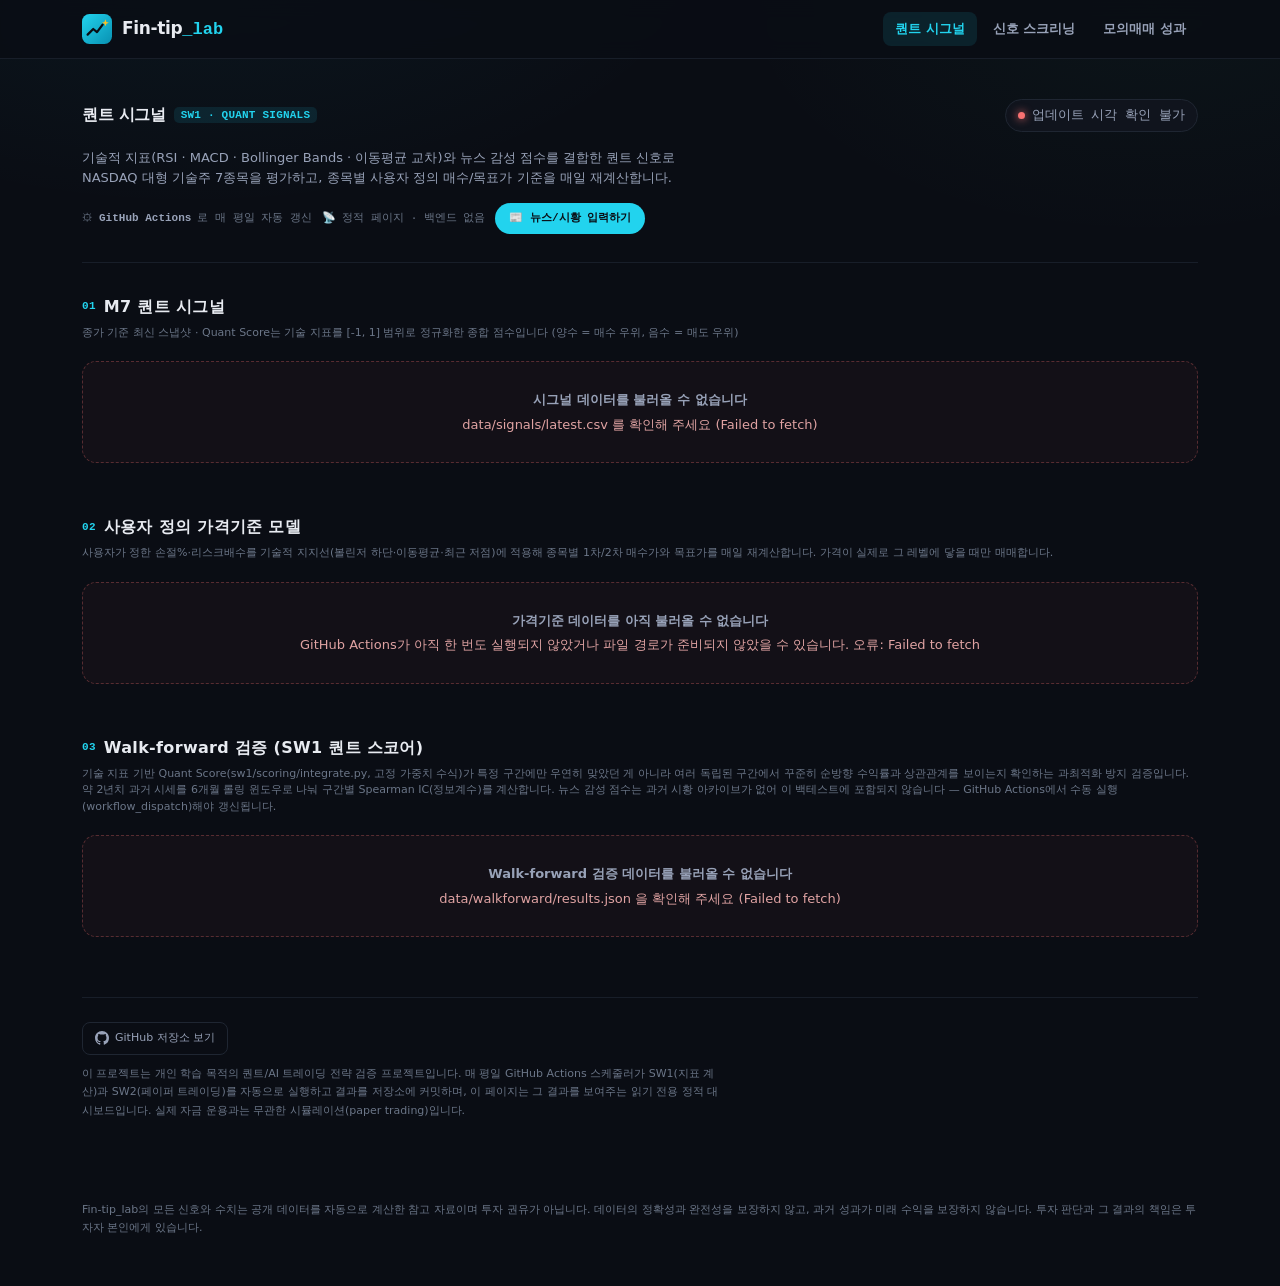
==== docs/index.html @ 54d3616d "docs/index.html: rebrand to Fin-tip_lab and use the shared nav New title and favicon, loads assets/s" ====
<!DOCTYPE html>
<html lang="ko">
<head>
<meta charset="UTF-8">
<meta name="viewport" content="width=device-width, initial-scale=1.0">
<title>Fin-tip_lab — 퀀트 시그널</title>
<link rel="icon" href="assets/logo.svg" type="image/svg+xml">
<link rel="stylesheet" href="assets/site.css">
<script src="assets/site.js" defer></script>
<style>
  :root{
    --bg:#0a0d14;
    --bg-elevated:#10141d;
    --bg-card:#121722;
    --bg-card-hover:#151b28;
    --border:#1f2632;
    --border-soft:#181e29;
    --text-primary:#e8ebf1;
    --text-secondary:#98a2b8;
    --text-muted:#6b7688;
    --accent:#22d3ee;
    --accent-dim:#0e7490;
    --accent-soft:rgba(34,211,238,0.1);
    --green:#34d399;
    --green-dim:rgba(52,211,153,0.14);
    --red:#f87171;
    --red-dim:rgba(248,113,113,0.14);
    --amber:#fbbf24;
    --amber-dim:rgba(251,191,36,0.14);
    --radius:14px;
    --radius-sm:9px;
    --mono: 'SF Mono', 'Roboto Mono', 'Consolas', 'Menlo', monospace;
    --sans: -apple-system, BlinkMacSystemFont, 'Segoe UI', 'Apple SD Gothic Neo', 'Malgun Gothic', 'Noto Sans KR', system-ui, sans-serif;
    /* Type scale: 5 steps only, used everywhere below instead of ad-hoc px values */
    --fs-xs:10px;
    --fs-sm:11px;
    --fs-base:13px;
    --fs-lg:16px;
    --fs-hero:28px;
  }

  *{box-sizing:border-box;}
  html{background:var(--bg);}
  body{
    margin:0;
    background:var(--bg);
    background-image:
      radial-gradient(ellipse 900px 500px at 15% -10%, rgba(34,211,238,0.06), transparent 60%),
      radial-gradient(ellipse 700px 400px at 90% 0%, rgba(52,211,153,0.04), transparent 60%);
    background-attachment:fixed;
    color:var(--text-primary);
    font-family:var(--sans);
    -webkit-font-smoothing:antialiased;
    line-height:1.5;
  }
  .wrap{
    max-width:1180px;
    margin:0 auto;
    padding: 28px 20px 60px;
  }
  @media (min-width:640px){ .wrap{ padding: 40px 32px 80px; } }

  a{color:var(--accent);}
  a:focus-visible, button:focus-visible{ outline:2px solid var(--accent); outline-offset:2px; border-radius:4px; }

  /* ---------- Header ---------- */
  header.top{
    display:flex;
    flex-direction:column;
    gap:16px;
    padding-bottom:28px;
    margin-bottom:32px;
    border-bottom:1px solid var(--border-soft);
  }
  .brand-row{
    display:flex;
    align-items:center;
    justify-content:space-between;
    gap:12px;
    flex-wrap:wrap;
  }
  .brand{
    display:flex;
    align-items:center;
    gap:12px;
  }
  .brand-mark{
    width:38px;height:38px;border-radius:10px;
    background:linear-gradient(135deg, var(--accent), #0891b2);
    display:flex;align-items:center;justify-content:center;
    flex-shrink:0;
    box-shadow:0 0 24px rgba(34,211,238,0.25);
  }
  .brand-mark svg{width:20px;height:20px;}
  .brand-name{
    font-size:var(--fs-lg);
    font-weight:700;
    letter-spacing:-0.02em;
    color:var(--text-primary);
  }
  .brand-name .mono-tag{
    font-family:var(--mono);
    font-size:var(--fs-sm);
    font-weight:600;
    color:var(--accent);
    background:var(--accent-soft);
    padding:2px 7px;
    border-radius:5px;
    margin-left:8px;
    vertical-align:2px;
    letter-spacing:0.02em;
  }
  .status-pill{
    display:inline-flex;
    align-items:center;
    gap:7px;
    font-size:var(--fs-base);
    font-family:var(--mono);
    color:var(--text-secondary);
    background:var(--bg-elevated);
    border:1px solid var(--border);
    padding:6px 12px;
    border-radius:999px;
    white-space:nowrap;
  }
  .status-dot{
    width:7px;height:7px;border-radius:50%;
    background:var(--green);
    box-shadow:0 0 8px var(--green);
    animation:pulse-dot 2.2s ease-in-out infinite;
    flex-shrink:0;
  }
  .status-dot.stale{
    background:var(--amber);
    box-shadow:0 0 8px var(--amber);
  }
  .status-dot.error{
    background:var(--red);
    box-shadow:0 0 8px var(--red);
    animation:none;
  }
  @keyframes pulse-dot{ 0%,100%{opacity:1;} 50%{opacity:0.35;} }
  .desc{
    font-size:var(--fs-base);
    color:var(--text-secondary);
    max-width:640px;
  }
  .meta-row{
    display:flex;
    flex-wrap:wrap;
    gap:10px;
    font-size:var(--fs-sm);
    color:var(--text-muted);
    font-family:var(--mono);
  }
  .meta-row span{
    display:flex;align-items:center;gap:6px;
  }
  .meta-row b{ color:var(--text-secondary); font-weight:600; }

  .news-input-link{
    display:inline-flex;
    align-items:center;
    gap:7px;
    font-size:var(--fs-sm);
    font-weight:600;
    color:#0a0d14;
    background:var(--accent);
    padding:7px 14px;
    border-radius:999px;
    text-decoration:none;
    white-space:nowrap;
    transition:opacity .15s ease;
  }
  .news-input-link:hover{ opacity:0.85; }

  /* ---------- Section shell ---------- */
  section{ margin-bottom:52px; }
  .section-head{
    display:flex;
    align-items:baseline;
    justify-content:space-between;
    gap:12px;
    margin-bottom:6px;
    flex-wrap:wrap;
  }
  .section-title{
    font-size:var(--fs-lg);
    font-weight:700;
    letter-spacing:0.02em;
    display:flex;
    align-items:center;
    gap:8px;
  }
  .section-title .idx{
    font-family:var(--mono);
    color:var(--accent);
    font-size:var(--fs-sm);
    font-weight:600;
  }
  .section-sub{
    font-size:var(--fs-sm);
    color:var(--text-muted);
    margin-bottom:20px;
  }
  .panel-title{
    font-size:var(--fs-base);
    color:var(--text-secondary);
    font-weight:600;
  }

  /* ---------- Loading / error / empty states ---------- */
  .state-box{
    border:1px dashed var(--border);
    border-radius:var(--radius);
    padding:28px 20px;
    text-align:center;
    color:var(--text-muted);
    font-size:var(--fs-base);
    background:var(--bg-elevated);
  }
  .state-box.error{ border-color:rgba(248,113,113,0.3); color:#e0a3a3; background:rgba(248,113,113,0.04); }
  .state-box .state-title{ color:var(--text-secondary); font-weight:600; font-size:var(--fs-base); margin-bottom:5px; }
  .spinner{
    width:16px;height:16px;
    border-radius:50%;
    border:2px solid var(--border);
    border-top-color:var(--accent);
    animation:spin 0.8s linear infinite;
    display:inline-block;
    vertical-align:-3px;
    margin-right:8px;
  }
  @keyframes spin{ to{ transform:rotate(360deg); } }

  /* ---------- M7 Card grid ---------- */
  .m7-grid{
    display:grid;
    grid-template-columns:repeat(auto-fill, minmax(258px, 1fr));
    gap:14px;
  }
  .m7-card{
    background:var(--bg-card);
    border:1px solid var(--border);
    border-radius:var(--radius);
    padding:18px 18px 16px;
    transition:border-color .15s ease, transform .15s ease;
  }
  .m7-card:hover{ border-color:#2a3342; }
  .m7-card-top{
    display:flex;
    align-items:flex-start;
    justify-content:space-between;
    margin-bottom:14px;
  }
  .ticker-id{
    font-family:var(--mono);
    font-weight:700;
    font-size:var(--fs-base);
    letter-spacing:0.01em;
  }
  .ticker-name{
    font-size:var(--fs-sm);
    color:var(--text-muted);
    margin-top:2px;
  }
  .price-block{ text-align:right; }
  .price{
    font-family:var(--mono);
    font-size:var(--fs-base);
    font-weight:600;
  }
  .price-sub{
    font-size:var(--fs-sm);
    color:var(--text-muted);
    margin-top:2px;
  }

  .quant-block{
    background:var(--bg-elevated);
    border:1px solid var(--border-soft);
    border-radius:var(--radius-sm);
    padding:12px 14px;
    margin-bottom:14px;
  }
  .quant-label-row{
    display:flex;
    justify-content:space-between;
    align-items:center;
    margin-bottom:8px;
  }
  .quant-label{
    font-size:var(--fs-xs);
    color:var(--text-muted);
    text-transform:uppercase;
    letter-spacing:0.06em;
    font-weight:600;
  }
  .quant-value{
    font-family:var(--mono);
    font-size:var(--fs-hero);
    font-weight:800;
    letter-spacing:-0.02em;
    line-height:1;
  }
  .quant-value.pos{ color:var(--green); }
  .quant-value.neg{ color:var(--red); }
  .quant-value.neu{ color:var(--text-secondary); }
  .quant-bar-track{
    position:relative;
    height:6px;
    border-radius:4px;
    background:#1c2432;
    overflow:hidden;
  }
  .quant-bar-mid{
    position:absolute;
    left:50%; top:-3px; bottom:-3px;
    width:1px;
    background:var(--border);
  }
  .quant-bar-fill{
    position:absolute;
    top:0; bottom:0;
    border-radius:4px;
  }
  .quant-bar-fill.pos{ background:linear-gradient(90deg, rgba(52,211,153,0.5), var(--green)); left:50%; }
  .quant-bar-fill.neg{ background:linear-gradient(90deg, var(--red), rgba(248,113,113,0.5)); right:50%; }

  .metric-grid{
    display:grid;
    grid-template-columns:1fr 1fr;
    gap:8px 10px;
    margin-bottom:12px;
  }
  .metric{
    display:flex;
    flex-direction:column;
    gap:3px;
  }
  .metric-k{
    font-size:var(--fs-sm);
    color:var(--text-muted);
    letter-spacing:0.03em;
  }
  .metric-v{
    font-family:var(--mono);
    font-size:var(--fs-base);
    font-weight:600;
    color:var(--text-primary);
    display:flex;
    align-items:center;
    gap:5px;
  }
  .metric-v.pos{ color:var(--green); }
  .metric-v.neg{ color:var(--red); }

  .tag{
    display:inline-flex;
    align-items:center;
    gap:4px;
    font-size:var(--fs-xs);
    font-weight:700;
    padding:2px 8px;
    border-radius:5px;
    font-family:var(--mono);
  }
  .tag.golden{ background:var(--green-dim); color:var(--green); }
  .tag.dead{ background:var(--red-dim); color:var(--red); }
  .tag.none{ background:var(--bg-elevated); color:var(--text-muted); border:1px solid var(--border-soft); }

  .card-footer-row{
    display:flex;
    justify-content:space-between;
    align-items:center;
    padding-top:12px;
    border-top:1px solid var(--border-soft);
    font-size:var(--fs-xs);
    color:var(--text-muted);
  }
  .news-soon{
    font-size:var(--fs-xs);
    color:var(--amber);
    background:var(--amber-dim);
    padding:2px 7px;
    border-radius:5px;
    font-weight:600;
  }

  /* ---------- Price-criteria section ---------- */
  .criteria-tabs{
    display:flex;
    gap:8px;
    margin-bottom:16px;
    flex-wrap:wrap;
  }
  .criteria-tab{
    font-family:var(--sans);
    font-size:var(--fs-sm);
    font-weight:600;
    color:var(--text-secondary);
    background:var(--bg-elevated);
    border:1px solid var(--border);
    padding:6px 14px;
    border-radius:999px;
    cursor:pointer;
    transition:border-color .15s ease, color .15s ease;
  }
  .criteria-tab:hover{ border-color:#2a3342; color:var(--text-primary); }
  .criteria-tab.active{ border-color:var(--accent); color:var(--accent); background:var(--accent-soft); }
  .criteria-basis-row{
    display:flex;
    flex-direction:column;
    gap:4px;
    padding-top:12px;
    border-top:1px solid var(--border-soft);
    font-size:var(--fs-xs);
    color:var(--text-muted);
  }

  /* ---------- SW2 section ---------- */
  .sw2-layout{
    display:grid;
    grid-template-columns: 1fr;
    gap:16px;
  }
  .panel{
    background:var(--bg-card);
    border:1px solid var(--border);
    border-radius:var(--radius);
    padding:18px 18px 14px;
  }
  .chart-panel{
    padding:20px 16px 12px;
  }
  .chart-head{
    display:flex;
    justify-content:space-between;
    align-items:center;
    flex-wrap:wrap;
    gap:10px;
    padding:0 6px 14px;
  }
  .legend-row{
    display:flex;
    gap:14px;
    flex-wrap:wrap;
  }
  .legend-item{
    display:flex;
    align-items:center;
    gap:6px;
    font-size:var(--fs-sm);
    color:var(--text-secondary);
    font-family:var(--mono);
  }
  .legend-dot{ width:9px;height:9px;border-radius:2px; }
  .chart-wrap{ position:relative; height:300px; padding:0 6px; }
  @media (min-width:640px){ .chart-wrap{ height:340px; } }

  .model-summary-row{
    display:grid;
    grid-template-columns:repeat(auto-fit, minmax(150px,1fr));
    gap:10px;
    margin-top:16px;
  }
  .model-summary{
    background:var(--bg-elevated);
    border:1px solid var(--border-soft);
    border-radius:var(--radius-sm);
    padding:12px 14px;
  }
  .model-summary .name{
    font-size:var(--fs-sm);
    color:var(--text-secondary);
    font-weight:600;
    margin-bottom:6px;
    display:flex;
    align-items:center;
    gap:6px;
  }
  .model-summary .eq{
    font-family:var(--mono);
    font-size:var(--fs-lg);
    font-weight:700;
  }
  .model-summary .ret{
    font-family:var(--mono);
    font-size:var(--fs-sm);
    margin-top:3px;
  }

  .summary-card{
    background:var(--bg-elevated);
    border:1px solid var(--border-soft);
    border-radius:var(--radius-sm);
    padding:12px 14px;
  }
  .summary-label{
    font-size:var(--fs-sm);
    color:var(--text-secondary);
    font-weight:600;
    margin-bottom:6px;
  }
  .summary-value{
    font-family:var(--mono);
    font-size:var(--fs-lg);
    font-weight:700;
  }

  table.stats-table{
    width:100%;
    border-collapse:collapse;
    font-size:var(--fs-base);
  }
  .table-scroll{ overflow-x:auto; -webkit-overflow-scrolling:touch; }
  table.stats-table thead th{
    text-align:left;
    font-size:var(--fs-xs);
    text-transform:uppercase;
    letter-spacing:0.04em;
    color:var(--text-muted);
    font-weight:600;
    padding:0 12px 10px;
    border-bottom:1px solid var(--border);
    white-space:nowrap;
  }
  table.stats-table tbody td{
    padding:12px;
    border-bottom:1px solid var(--border-soft);
    font-family:var(--mono);
    white-space:nowrap;
  }
  table.stats-table tbody tr:last-child td{ border-bottom:none; }
  table.stats-table tbody tr:hover{ background:rgba(255,255,255,0.015); }
  .sig-badge{
    display:inline-flex;
    align-items:center;
    gap:5px;
    padding:3px 9px;
    border-radius:6px;
    font-size:var(--fs-sm);
    font-weight:700;
    font-family:var(--sans);
  }
  .sig-badge.yes{ background:var(--green-dim); color:var(--green); }
  .sig-badge.no{ background:var(--bg-elevated); color:var(--text-muted); border:1px solid var(--border-soft); }
  /* p-value is the hero number of the comparisons table: bold + colored, not plain mono text */
  .stat-pvalue{ font-weight:800; font-size:var(--fs-lg); letter-spacing:-0.01em; }
  .stat-pvalue.yes{ color:var(--green); }
  .stat-pvalue.no{ color:var(--text-secondary); }

  /* ---------- Footer ---------- */
  footer{
    margin-top:60px;
    padding-top:24px;
    border-top:1px solid var(--border-soft);
    display:flex;
    flex-direction:column;
    gap:10px;
    font-size:var(--fs-sm);
    color:var(--text-muted);
  }
  footer .repo-link{
    display:inline-flex;
    align-items:center;
    gap:6px;
    color:var(--text-secondary);
    text-decoration:none;
    border:1px solid var(--border);
    padding:7px 12px;
    border-radius:8px;
    width:fit-content;
    transition:border-color .15s ease, color .15s ease;
  }
  footer .repo-link:hover{ border-color:var(--accent); color:var(--accent); }
  footer .foot-note{ line-height:1.7; max-width:640px; }

  @media (max-width:380px){
    .brand-name{ font-size:14px; }
    .quant-value{ font-size:22px; }
  }
</style>
</head>
<body>
<div class="wrap">

  <header class="top">
    <div class="brand-row">
      <div class="brand">
        <div class="brand-mark">
          <svg viewBox="0 0 24 24" fill="none"><path d="M3 16 L9 10 L13 14 L21 5" stroke="#0a0d14" stroke-width="2.4" stroke-linecap="round" stroke-linejoin="round"/></svg>
        </div>
        <div>
          <div class="brand-name">퀀트 시그널<span class="mono-tag">SW1 · QUANT SIGNALS</span></div>
        </div>
      </div>
      <div class="status-pill"><span class="status-dot" id="status-dot"></span><span id="last-updated">데이터 불러오는 중…</span></div>
    </div>
    <div class="desc">기술적 지표(RSI · MACD · Bollinger Bands · 이동평균 교차)와 뉴스 감성 점수를 결합한 퀀트 신호로 NASDAQ 대형 기술주 7종목을 평가하고, 종목별 사용자 정의 매수/목표가 기준을 매일 재계산합니다.</div>
    <div class="meta-row">
      <span>⚙ <b>GitHub Actions</b>로 매 평일 자동 갱신</span>
      <span>📡 정적 페이지 · 백엔드 없음</span>
      <a class="news-input-link" href="https://github.com/Hyunwoo-Ml/trading-strategy-lab/issues/new?template=news-input.yml" target="_blank" rel="noopener">📰 뉴스/시황 입력하기</a>
    </div>
  </header>

  <!-- ===================== M7 SIGNALS ===================== -->
  <section id="signals-section">
    <div class="section-head">
      <div class="section-title"><span class="idx">01</span> M7 퀀트 시그널</div>
    </div>
    <div class="section-sub">종가 기준 최신 스냅샷 · Quant Score는 기술 지표를 [-1, 1] 범위로 정규화한 종합 점수입니다 (양수 = 매수 우위, 음수 = 매도 우위)</div>
    <div id="signals-content">
      <div class="state-box"><span class="spinner"></span>시그널 데이터를 불러오는 중입니다…</div>
    </div>
  </section>

  <!-- ===================== PRICE CRITERIA (user-defined) ===================== -->
  <section id="price-criteria-section">
    <div class="section-head">
      <div class="section-title"><span class="idx">02</span> 사용자 정의 가격기준 모델</div>
    </div>
    <div class="section-sub">사용자가 정한 손절%·리스크배수를 기술적 지지선(볼린저 하단·이동평균·최근 저점)에 적용해 종목별 1차/2차 매수가와 목표가를 매일 재계산합니다. 가격이 실제로 그 레벨에 닿을 때만 매매합니다.</div>
    <div id="price-criteria-content">
      <div class="state-box"><span class="spinner"></span>가격기준 데이터를 불러오는 중입니다…</div>
    </div>
  </section>

  <!-- ===================== Walk-forward validation ===================== -->
  <section id="walkforward-section">
    <div class="section-head">
      <div class="section-title"><span class="idx">03</span> Walk-forward 검증 (SW1 퀀트 스코어)</div>
    </div>
    <div class="section-sub">기술 지표 기반 Quant Score(sw1/scoring/integrate.py, 고정 가중치 수식)가 특정 구간에만 우연히 맞았던 게 아니라 여러 독립된 구간에서 꾸준히 순방향 수익률과 상관관계를 보이는지 확인하는 과최적화 방지 검증입니다. 약 2년치 과거 시세를 6개월 롤링 윈도우로 나눠 구간별 Spearman IC(정보계수)를 계산합니다. 뉴스 감성 점수는 과거 시황 아카이브가 없어 이 백테스트에 포함되지 않습니다 — GitHub Actions에서 수동 실행(workflow_dispatch)해야 갱신됩니다.</div>
    <div id="walkforward-content">
      <div class="state-box"><span class="spinner"></span>Walk-forward 검증 데이터를 불러오는 중입니다…</div>
    </div>
  </section>

  <footer>
    <a class="repo-link" href="https://github.com/Hyunwoo-Ml/trading-strategy-lab" target="_blank" rel="noopener">
      <svg width="14" height="14" viewBox="0 0 16 16" fill="currentColor"><path d="M8 0C3.58 0 0 3.58 0 8c0 3.54 2.29 6.53 5.47 7.59.4.07.55-.17.55-.38 0-.19-.01-.82-.01-1.49-2.01.37-2.53-.49-2.69-.94-.09-.23-.48-.94-.82-1.13-.28-.15-.68-.52-.01-.53.63-.01 1.08.58 1.23.82.72 1.21 1.87.87 2.33.66.07-.52.28-.87.51-1.07-1.78-.2-3.64-.89-3.64-3.95 0-.87.31-1.59.82-2.15-.08-.2-.36-1.02.08-2.12 0 0 .67-.21 2.2.82.64-.18 1.32-.27 2-.27.68 0 1.36.09 2 .27 1.53-1.04 2.2-.82 2.2-.82.44 1.1.16 1.92.08 2.12.51.56.82 1.27.82 2.15 0 3.07-1.87 3.75-3.65 3.95.29.25.54.73.54 1.48 0 1.07-.01 1.93-.01 2.2 0 .21.15.46.55.38A8.01 8.01 0 0 0 16 8c0-4.42-3.58-8-8-8z"/></svg>
      GitHub 저장소 보기
    </a>
    <div class="foot-note">이 프로젝트는 개인 학습 목적의 퀀트/AI 트레이딩 전략 검증 프로젝트입니다. 매 평일 GitHub Actions 스케줄러가 SW1(지표 계산)과 SW2(페이퍼 트레이딩)를 자동으로 실행하고 결과를 저장소에 커밋하며, 이 페이지는 그 결과를 보여주는 읽기 전용 정적 대시보드입니다. 실제 자금 운용과는 무관한 시뮬레이션(paper trading)입니다.</div>
  </footer>

</div>

<script>
(function(){
  "use strict";

  var BASE = "https://raw.githubusercontent.com/Hyunwoo-Ml/trading-strategy-lab/main/";
  var SIGNALS_URL = BASE + "data/signals/latest.csv";
  var WALKFORWARD_URL = BASE + "data/walkforward/results.json";
  // 2026-09-25: mirrors sw1/news/log.py's NEWS_WINDOW_DAYS -- used only to
  // decide when scripts/collect_daily_data.py's news_days_ago column
  // (added same date) is worth flagging as "stale" on the dashboard.
  var NEWS_WINDOW_DAYS = 14;

  // 2026-09-25: collect-daily-data.yml runs Mon-Fri at 22:00 UTC, so the
  // normal maximum gap between two successful runs is the Fri->Mon weekend
  // (3 calendar days). STALE_THRESHOLD_DAYS adds 1 day of slack for holiday
  // timing / CI scheduling jitter before the status pill flags the pipeline
  // as stuck -- this is purely a "has the automation silently stopped
  // running" indicator (현우 previously had no way to notice a broken
  // scheduled workflow short of manually checking dates), never a trading
  // signal.
  var STALE_THRESHOLD_DAYS = 4;

  function pipelineDaysStale(lastRunDate){
    // whole calendar days between lastRunDate and "now", using UTC
    // date-only components so time-of-day differences don't cause
    // off-by-one flapping right around midnight.
    var a = Date.UTC(lastRunDate.getUTCFullYear(), lastRunDate.getUTCMonth(), lastRunDate.getUTCDate());
    var now = new Date();
    var b = Date.UTC(now.getUTCFullYear(), now.getUTCMonth(), now.getUTCDate());
    return Math.round((b - a) / 86400000);
  }

  var TICKER_NAMES = {
    AAPL: "Apple Inc.",
    MSFT: "Microsoft Corp.",
    GOOGL: "Alphabet Inc.",
    AMZN: "Amazon.com Inc.",
    NVDA: "NVIDIA Corp.",
    META: "Meta Platforms",
    TSLA: "Tesla Inc."
  };
  var TICKER_ORDER = ["AAPL","MSFT","GOOGL","AMZN","NVDA","META","TSLA"];

  var PRICE_CRITERIA_MODELS = [
    { key:"price_model_1", label:"Price Model 1", color:"#fb923c" },
    { key:"price_model_2", label:"Price Model 2", color:"#f472b6" }
  ];
  var PRICE_CRITERIA_URL = function(m){ return BASE + "data/sw1/price_criteria/" + m + "/latest.csv"; };

  /* ---------------- helpers ---------------- */

  function fmtNum(v, digits){
    if(v === null || v === undefined || isNaN(v)) return "—";
    return Number(v).toLocaleString("en-US", { minimumFractionDigits:digits, maximumFractionDigits:digits });
  }
  function fmtUSD(v){
    if(v === null || v === undefined || isNaN(v)) return "—";
    return "$" + Number(v).toLocaleString("en-US", { minimumFractionDigits:2, maximumFractionDigits:2 });
  }
  function fmtPct(v, digits){
    if(v === null || v === undefined || isNaN(v)) return "—";
    var d = digits === undefined ? 2 : digits;
    var sign = v > 0 ? "+" : "";
    return sign + (v*100).toLocaleString("en-US", { minimumFractionDigits:d, maximumFractionDigits:d }) + "%";
  }
  function parseNumOrNull(s){
    if(s === undefined || s === null) return null;
    var t = String(s).trim();
    if(t === "") return null;
    var n = parseFloat(t);
    return isNaN(n) ? null : n;
  }
  function escapeHtml(s){
    return String(s).replace(/[&<>"']/g, function(c){
      return { "&":"&amp;", "<":"&lt;", ">":"&gt;", '"':"&quot;", "'":"&#39;" }[c];
    });
  }

  /* Minimal defensive CSV parser: no quoted-comma fields in this dataset. */
  function parseCSV(text){
    if(!text) return [];
    var lines = text.replace(/\r\n/g,"\n").split("\n").filter(function(l){ return l.trim().length > 0; });
    if(lines.length < 1) return [];
    var headers = lines[0].split(",").map(function(h){ return h.trim(); });
    var rows = [];
    for(var i=1;i<lines.length;i++){
      var cells = lines[i].split(",");
      var row = {};
      for(var j=0;j<headers.length;j++){
        row[headers[j]] = cells[j] !== undefined ? cells[j].trim() : "";
      }
      rows.push(row);
    }
    return rows;
  }

  function fetchText(url){
    return fetch(url, { cache:"no-store" }).then(function(res){
      if(!res.ok) throw new Error("HTTP " + res.status);
      return res.text();
    });
  }
  function fetchJSON(url){
    return fetch(url, { cache:"no-store" }).then(function(res){
      if(!res.ok) throw new Error("HTTP " + res.status);
      return res.json();
    });
  }

  function stateBox(title, sub, isError){
    return '<div class="state-box' + (isError ? ' error' : '') + '">' +
      '<div class="state-title">' + escapeHtml(title) + '</div>' +
      (sub ? '<div>' + escapeHtml(sub) + '</div>' : '') +
    '</div>';
  }

  /* ---------------- section 1: signals ---------------- */

  function quantClass(v){
    if(v === null) return "neu";
    return v >= 0 ? "pos" : "neg";
  }

  function renderQuantBar(v){
    if(v === null){
      return '<div class="quant-bar-track"><div class="quant-bar-mid"></div></div>';
    }
    var clamped = Math.max(-1, Math.min(1, v));
    var pct = Math.abs(clamped) * 50; // half-track width in %
    var cls = clamped >= 0 ? "pos" : "neg";
    return '<div class="quant-bar-track"><div class="quant-bar-mid"></div>' +
      '<div class="quant-bar-fill ' + cls + '" style="width:' + pct.toFixed(1) + '%;"></div></div>';
  }

  function rsiTag(rsi){
    if(rsi === null) return { text:"—", cls:"neu" };
    if(rsi >= 70) return { text: rsi.toFixed(1) + " · 과매수", cls:"neg" };
    if(rsi <= 30) return { text: rsi.toFixed(1) + " · 과매도", cls:"pos" };
    return { text: rsi.toFixed(1) + " · 중립", cls:"" };
  }

  function bbLabel(v){
    if(v === null) return "—";
    if(v >= 0.8) return v.toFixed(2) + " · 상단권";
    if(v <= 0.2) return v.toFixed(2) + " · 하단권";
    return v.toFixed(2) + " · 중립";
  }

  function maCrossTag(v){
    var t = (v || "").toLowerCase().trim();
    if(t === "golden") return '<span class="tag golden">▲ 골든크로스</span>';
    if(t === "dead") return '<span class="tag dead">▼ 데드크로스</span>';
    return '<span class="tag none">교차 없음</span>';
  }

  function buildM7Card(row){
    var ticker = row.ticker || "?";
    var close = parseNumOrNull(row.close);
    var per = parseNumOrNull(row.per);
    var pbr = parseNumOrNull(row.pbr);
    var rsi = parseNumOrNull(row.rsi);
    var macd = parseNumOrNull(row.macd_hist);
    var bb = parseNumOrNull(row.bb_pct_b);
    var quant = parseNumOrNull(row.quant_score);
    var news = parseNumOrNull(row.news_score);
    var date = row.date || "";

    var rsiInfo = rsiTag(rsi);
    var macdCls = macd === null ? "" : (macd >= 0 ? "pos" : "neg");
    var macdArrow = macd === null ? "" : (macd >= 0 ? "▲" : "▼");

    return '' +
    '<div class="m7-card">' +
      '<div class="m7-card-top">' +
        '<div>' +
          '<div class="ticker-id">' + escapeHtml(ticker) + '</div>' +
          '<div class="ticker-name">' + escapeHtml(TICKER_NAMES[ticker] || "") + '</div>' +
        '</div>' +
        '<div class="price-block">' +
          '<div class="price">' + (close === null ? "—" : "$" + fmtNum(close,2)) + '</div>' +
          '<div class="price-sub">' + escapeHtml(date) + '</div>' +
        '</div>' +
      '</div>' +

      '<div class="quant-block">' +
        '<div class="quant-label-row">' +
          '<span class="quant-label">Quant Score</span>' +
          '<span class="quant-value ' + quantClass(quant) + '">' + (quant === null ? "—" : (quant>=0?"+":"") + quant.toFixed(3)) + '</span>' +
        '</div>' +
        renderQuantBar(quant) +
      '</div>' +

      '<div class="metric-grid">' +
        '<div class="metric"><span class="metric-k">RSI(14)</span><span class="metric-v ' + rsiInfo.cls + '">' + escapeHtml(rsiInfo.text) + '</span></div>' +
        '<div class="metric"><span class="metric-k">MACD Hist</span><span class="metric-v ' + macdCls + '">' + macdArrow + ' ' + (macd===null?"—":macd.toFixed(3)) + '</span></div>' +
        '<div class="metric"><span class="metric-k">BB %B</span><span class="metric-v">' + escapeHtml(bbLabel(bb)) + '</span></div>' +
        '<div class="metric"><span class="metric-k">MA Cross</span><span class="metric-v">' + maCrossTag(row.ma_cross) + '</span></div>' +
        '<div class="metric"><span class="metric-k">PER</span><span class="metric-v">' + (per===null?"—":fmtNum(per,1)) + '</span></div>' +
        '<div class="metric"><span class="metric-k">PBR</span><span class="metric-v">' + (pbr===null?"—":fmtNum(pbr,2)) + '</span></div>' +
      '</div>' +

      '<div class="card-footer-row">' +
        '<span>뉴스 감성 점수</span>' +
        (news === null ?
          '<span class="news-soon">준비 중</span>' :
          '<span class="metric-v ' + quantClass(news) + '">' + (news>=0?"+":"") + news.toFixed(2) + '</span>') +
      '</div>' +
      newsStalenessNote(row.news_days_ago) +
    '</div>';
  }

  function newsStalenessNote(newsDaysAgoRaw){
    // 2026-09-25: surfaces scripts/collect_daily_data.py's news_days_ago
    // field (how long since the last manual news/시황 입력 for this
    // ticker, counting past the 14-day scoring window on purpose -- see
    // that script's docstring). Deliberately silent unless input has
    // actually gone stale, matching the SW2 dashboard's NaN-Close notice
    // pattern (rare/actionable signal, not a permanent status line) --
    // otherwise every card would show a day count on every normal run.
    var days = parseNumOrNull(newsDaysAgoRaw);
    if(days === null || days <= NEWS_WINDOW_DAYS) return "";
    return '<div class="news-soon" style="margin-top:8px;width:100%;box-sizing:border-box;">' +
        '⚠ 최근 뉴스/시황 입력 ' + days + '일 전 — 새 코멘터리를 입력해 주세요' +
      '</div>';
  }

  /* ---------------- section 2: user-defined price-criteria models ---------------- */

  function newsGateTag(newsScore, minNewsScore, newsBlocked){
    if(minNewsScore === null){
      return '<span class="tag none">게이트 미설정</span>';
    }
    if(newsScore === null){
      return '<span class="tag none">뉴스 대기 중</span>';
    }
    if(newsBlocked){
      return '<span class="tag dead">🔒 신규진입 보류 (뉴스)</span>';
    }
    return '<span class="tag golden">✓ 게이트 통과</span>';
  }

  function renderCriteriaCard(row){
    var ticker = row.ticker || "?";
    var close = parseNumOrNull(row.close);
    var buy1 = parseNumOrNull(row.buy_1_price);
    var buy2 = parseNumOrNull(row.buy_2_price);
    var stopPct = parseNumOrNull(row.stop_loss_pct);
    var target = parseNumOrNull(row.target_price);
    var newsScore = parseNumOrNull(row.news_score);
    var minNewsScore = parseNumOrNull(row.min_news_score);
    var newsBlocked = String(row.news_blocked).trim().toLowerCase() === "true";

    return '' +
    '<div class="m7-card">' +
      '<div class="m7-card-top">' +
        '<div>' +
          '<div class="ticker-id">' + escapeHtml(ticker) + '</div>' +
          '<div class="ticker-name">' + escapeHtml(TICKER_NAMES[ticker] || "") + '</div>' +
        '</div>' +
        '<div class="price-block">' +
          '<div class="price">' + (close === null ? "—" : "$" + fmtNum(close, 2)) + '</div>' +
          '<div class="price-sub">현재가 · ' + escapeHtml(row.date || "") + '</div>' +
        '</div>' +
      '</div>' +

      '<div class="metric-grid">' +
        '<div class="metric"><span class="metric-k">1차 매수가</span><span class="metric-v">' + (buy1 === null ? "—" : "$" + fmtNum(buy1, 2)) + '</span></div>' +
        '<div class="metric"><span class="metric-k">2차 매수가</span><span class="metric-v">' + (buy2 === null ? "—" : "$" + fmtNum(buy2, 2)) + '</span></div>' +
        '<div class="metric"><span class="metric-k">목표가</span><span class="metric-v pos">' + (target === null ? "—" : "$" + fmtNum(target, 2)) + '</span></div>' +
        '<div class="metric"><span class="metric-k">손절선</span><span class="metric-v neg">' + (stopPct === null ? "—" : fmtPct(stopPct)) + '</span></div>' +
      '</div>' +

      '<div class="criteria-basis-row">' +
        '<span>1차 근거: ' + escapeHtml(row.basis_buy_1 || "—") + '</span>' +
        '<span>2차 근거: ' + escapeHtml(row.basis_buy_2 || "—") + '</span>' +
      '</div>' +

      '<div class="card-footer-row">' +
        '<span>뉴스 감성 점수' + (minNewsScore === null ? '' : ' (기준 ' + fmtNum(minNewsScore, 2) + ')') + '</span>' +
        '<span>' +
          (newsScore === null ? '' : '<span class="metric-v ' + quantClass(newsScore) + '" style="margin-right:8px;">' + (newsScore>=0?"+":"") + newsScore.toFixed(2) + '</span>') +
          newsGateTag(newsScore, minNewsScore, newsBlocked) +
        '</span>' +
      '</div>' +
    '</div>';
  }

  function loadPriceCriteriaSection(){
    var contentEl = document.getElementById("price-criteria-content");

    return Promise.all(PRICE_CRITERIA_MODELS.map(function(m){
      return fetchText(PRICE_CRITERIA_URL(m.key)).then(function(text){
        return { model: m, rows: parseCSV(text), error: null };
      }).catch(function(err){
        return { model: m, rows: [], error: err.message };
      });
    })).then(function(results){
      var allFailed = results.every(function(r){ return r.error; });
      if(allFailed){
        contentEl.innerHTML = stateBox(
          "가격기준 데이터를 아직 불러올 수 없습니다",
          "GitHub Actions가 아직 한 번도 실행되지 않았거나 파일 경로가 준비되지 않았을 수 있습니다. 오류: " + results[0].error,
          true
        );
        return;
      }

      var tabsHtml = results.map(function(r, i){
        return '<button type="button" class="criteria-tab' + (i === 0 ? ' active' : '') + '" data-model="' + r.model.key + '">' + escapeHtml(r.model.label) + '</button>';
      }).join("");

      var panelsHtml = results.map(function(r, i){
        var body;
        if(r.error){
          body = stateBox("이 모델의 데이터가 아직 없습니다", r.error, true);
        } else if(r.rows.length === 0){
          body = stateBox("가격기준 데이터가 비어 있습니다", "", false);
        } else {
          var byTicker = {};
          r.rows.forEach(function(row){ byTicker[row.ticker] = row; });
          var ordered = TICKER_ORDER.map(function(t){ return byTicker[t]; }).filter(Boolean);
          r.rows.forEach(function(row){ if(TICKER_ORDER.indexOf(row.ticker) === -1) ordered.push(row); });
          body = '<div class="m7-grid">' + ordered.map(renderCriteriaCard).join("") + '</div>';
        }
        return '<div class="criteria-panel" data-model="' + r.model.key + '"' + (i === 0 ? '' : ' hidden') + '>' + body + '</div>';
      }).join("");

      contentEl.innerHTML = '<div class="criteria-tabs">' + tabsHtml + '</div>' + panelsHtml;

      var tabs = Array.prototype.slice.call(contentEl.querySelectorAll(".criteria-tab"));
      var panels = Array.prototype.slice.call(contentEl.querySelectorAll(".criteria-panel"));
      tabs.forEach(function(tab){
        tab.addEventListener("click", function(){
          tabs.forEach(function(t){ t.classList.remove("active"); });
          tab.classList.add("active");
          var key = tab.getAttribute("data-model");
          panels.forEach(function(p){ p.hidden = p.getAttribute("data-model") !== key; });
        });
      });
    });
  }

  function loadSignals(){
    return fetchText(SIGNALS_URL).then(function(text){
      var rows = parseCSV(text);
      if(rows.length === 0) throw new Error("empty");

      // last-updated timestamp from run_ts
      var runTs = rows[0].run_ts;
      var lu = document.getElementById("last-updated");
      var statusDot = document.getElementById("status-dot");
      if(runTs){
        var d = new Date(runTs);
        if(!isNaN(d.getTime())){
          var staleDays = pipelineDaysStale(d);
          var isStale = staleDays > STALE_THRESHOLD_DAYS;
          if(statusDot) statusDot.classList.toggle("stale", isStale);
          var stalePrefix = isStale ? "⚠ 데이터 갱신 " + staleDays + "일째 지연 — " : "";
          try{
            var formatted = new Intl.DateTimeFormat("ko-KR", {
              year:"numeric", month:"long", day:"numeric", weekday:"short",
              hour:"2-digit", minute:"2-digit", timeZone:"Asia/Seoul"
            }).format(d);
            lu.textContent = stalePrefix + formatted + " (KST) 기준 " + (isStale ? "데이터" : "최신 데이터");
          }catch(e){
            lu.textContent = stalePrefix + runTs + " 기준 " + (isStale ? "데이터" : "최신 데이터");
          }
        } else {
          lu.textContent = runTs + " 기준 최신 데이터";
        }
      } else {
        lu.textContent = "최신 데이터";
      }

      // order rows by preferred ticker order, fall back to whatever exists
      var byTicker = {};
      rows.forEach(function(r){ byTicker[r.ticker] = r; });
      var ordered = TICKER_ORDER.map(function(t){ return byTicker[t]; }).filter(Boolean);
      rows.forEach(function(r){ if(TICKER_ORDER.indexOf(r.ticker) === -1) ordered.push(r); });

      var html = '<div class="m7-grid">' + ordered.map(buildM7Card).join("") + '</div>';
      document.getElementById("signals-content").innerHTML = html;
    }).catch(function(err){
      document.getElementById("last-updated").textContent = "업데이트 시각 확인 불가";
      var errDot = document.getElementById("status-dot");
      if(errDot){ errDot.classList.remove("stale"); errDot.classList.add("error"); }
      document.getElementById("signals-content").innerHTML = stateBox(
        "시그널 데이터를 불러올 수 없습니다",
        "data/signals/latest.csv 를 확인해 주세요 (" + err.message + ")",
        true
      );
    });
  }

  function icBadge(pctPositive){
    if(pctPositive === null || pctPositive === undefined || isNaN(pctPositive)){
      return '<span class="sig-badge no">—</span>';
    }
    if(pctPositive >= 0.6){
      return '<span class="sig-badge yes">양(+) 우세 ' + Math.round(pctPositive*100) + '%</span>';
    }
    return '<span class="sig-badge no">혼재/약함 ' + Math.round(pctPositive*100) + '%</span>';
  }

  function loadWalkforwardSection(){
    return fetchJSON(WALKFORWARD_URL).then(function(data){
      var el = document.getElementById("walkforward-content");
      var overall = data.overall || {};
      var tickers = data.tickers || {};
      var tickerKeys = Object.keys(tickers);

      if(tickerKeys.length === 0){
        el.innerHTML = stateBox(
          "아직 검증 결과가 없습니다",
          "GitHub Actions의 walkforward-validation 워크플로를 수동 실행(workflow_dispatch)하면 이 영역이 채워집니다.",
          false
        );
        return;
      }

      var cfg = data.config || {};
      var runTs = data.run_ts ? new Date(data.run_ts).toLocaleString("ko-KR") : "—";

      var summaryHtml =
        '<div class="model-summary-row" style="margin-bottom:16px;">' +
          '<div class="summary-card"><div class="summary-label">전체 풀링 평균 IC</div><div class="summary-value">' + fmtNum(overall.mean_ic, 3) + '</div></div>' +
          '<div class="summary-card"><div class="summary-label">양(+) 구간 비율</div><div class="summary-value">' + (overall.pct_positive !== null && overall.pct_positive !== undefined ? Math.round(overall.pct_positive*100) + '%' : '—') + '</div></div>' +
          '<div class="summary-card"><div class="summary-label">검증된 구간 수</div><div class="summary-value">' + overall.n_windows_scored + ' / ' + overall.n_windows_total + '</div></div>' +
        '</div>';

      var rowsHtml = tickerKeys.map(function(ticker){
        var s = tickers[ticker].summary || {};
        return '<tr>' +
          '<td>' + escapeHtml(ticker) + ' <span style="color:var(--text-muted);">' + escapeHtml(TICKER_NAMES[ticker] || "") + '</span></td>' +
          '<td>' + fmtNum(s.mean_ic, 3) + '</td>' +
          '<td>' + fmtNum(s.median_ic, 3) + '</td>' +
          '<td>' + fmtNum(s.best_ic, 3) + '</td>' +
          '<td>' + fmtNum(s.worst_ic, 3) + '</td>' +
          '<td>' + (s.n_windows_scored !== undefined ? s.n_windows_scored : "—") + ' / ' + (s.n_windows_total !== undefined ? s.n_windows_total : "—") + '</td>' +
          '<td>' + icBadge(s.pct_positive) + '</td>' +
        '</tr>';
      }).join("");

      el.innerHTML = summaryHtml +
        '<div class="table-scroll"><table class="stats-table">' +
          '<thead><tr>' +
            '<th>종목</th><th>평균 IC</th><th>중앙값 IC</th><th>최고 IC</th><th>최저 IC</th><th>검증 구간</th><th>안정성</th>' +
          '</tr></thead>' +
          '<tbody>' + rowsHtml + '</tbody>' +
        '</table></div>' +
        '<div class="foot-note" style="margin-top:12px;">마지막 실행: ' + escapeHtml(runTs) + ' · 순방향 수익률 horizon ' + escapeHtml(String(cfg.horizon_days || "—")) + '거래일 · 윈도우 ' + escapeHtml(String(cfg.window_days || "—")) + '일 / 스텝 ' + escapeHtml(String(cfg.step_days || "—")) + '일 · IC(정보계수) = 스코어와 순방향 수익률의 Spearman 순위상관, 값이 클수록(0에서 멀수록) 예측력이 강함을 뜻합니다.</div>';
    }).catch(function(err){
      document.getElementById("walkforward-content").innerHTML = stateBox(
        "Walk-forward 검증 데이터를 불러올 수 없습니다",
        "data/walkforward/results.json 을 확인해 주세요 (" + err.message + ")",
        true
      );
    });
  }

  /* ---------------- init ---------------- */

  loadSignals();

  loadPriceCriteriaSection();

  loadWalkforwardSection();

})();
</script>
</body>
</html>
---- docs/assets/site.css ----
/* Fin-tip_lab -- shared site chrome (top nav + footer note), loaded by every
   page in docs/. Page-specific styles stay in each page. Colours match the
   tokens each page already defines on :root. */

.ft-nav{
  position:sticky; top:0; z-index:50;
  background:rgba(10,13,20,0.86);
  -webkit-backdrop-filter:saturate(140%) blur(10px);
  backdrop-filter:saturate(140%) blur(10px);
  border-bottom:1px solid #181e29;
}
.ft-nav-inner{
  max-width:1180px; margin:0 auto; padding:10px 20px;
  display:flex; align-items:center; gap:18px;
}
@media (min-width:640px){ .ft-nav-inner{ padding:12px 32px; } }

.ft-brand{
  display:inline-flex; align-items:center; gap:10px;
  text-decoration:none; color:#e8ebf1; flex-shrink:0;
}
.ft-brand img{ width:30px; height:30px; display:block; }
.ft-word{ font-size:17px; font-weight:800; letter-spacing:-0.02em; white-space:nowrap; }
.ft-word .ft-lab{
  font-family:'SF Mono','Roboto Mono','Consolas','Menlo',monospace;
  font-weight:700; color:#22d3ee; letter-spacing:0;
}

.ft-links{
  display:flex; gap:4px; margin-left:auto;
  overflow-x:auto; scrollbar-width:none; -webkit-overflow-scrolling:touch;
}
.ft-links::-webkit-scrollbar{ display:none; }
.ft-link{
  font-size:13px; font-weight:600; color:#98a2b8; text-decoration:none;
  padding:7px 12px; border-radius:8px; white-space:nowrap;
  transition:background .15s ease, color .15s ease;
}
.ft-link:hover{ color:#e8ebf1; background:#151b28; }
.ft-link[aria-current="page"]{ color:#22d3ee; background:rgba(34,211,238,0.1); }
.ft-link:focus-visible, .ft-brand:focus-visible{ outline:2px solid #22d3ee; outline-offset:2px; }

@media (max-width:560px){
  .ft-nav-inner{ flex-wrap:wrap; row-gap:8px; }
  .ft-links{ margin-left:0; width:100%; }
}

/* The site logo now lives in the top nav, so each page header drops its own mark. */
header.top .brand-mark{ display:none; }

.ft-disclaimer{
  max-width:1180px; margin:0 auto; padding:0 20px 40px;
  font-size:11px; line-height:1.7; color:#6b7688;
}
@media (min-width:640px){ .ft-disclaimer{ padding:0 32px 48px; } }
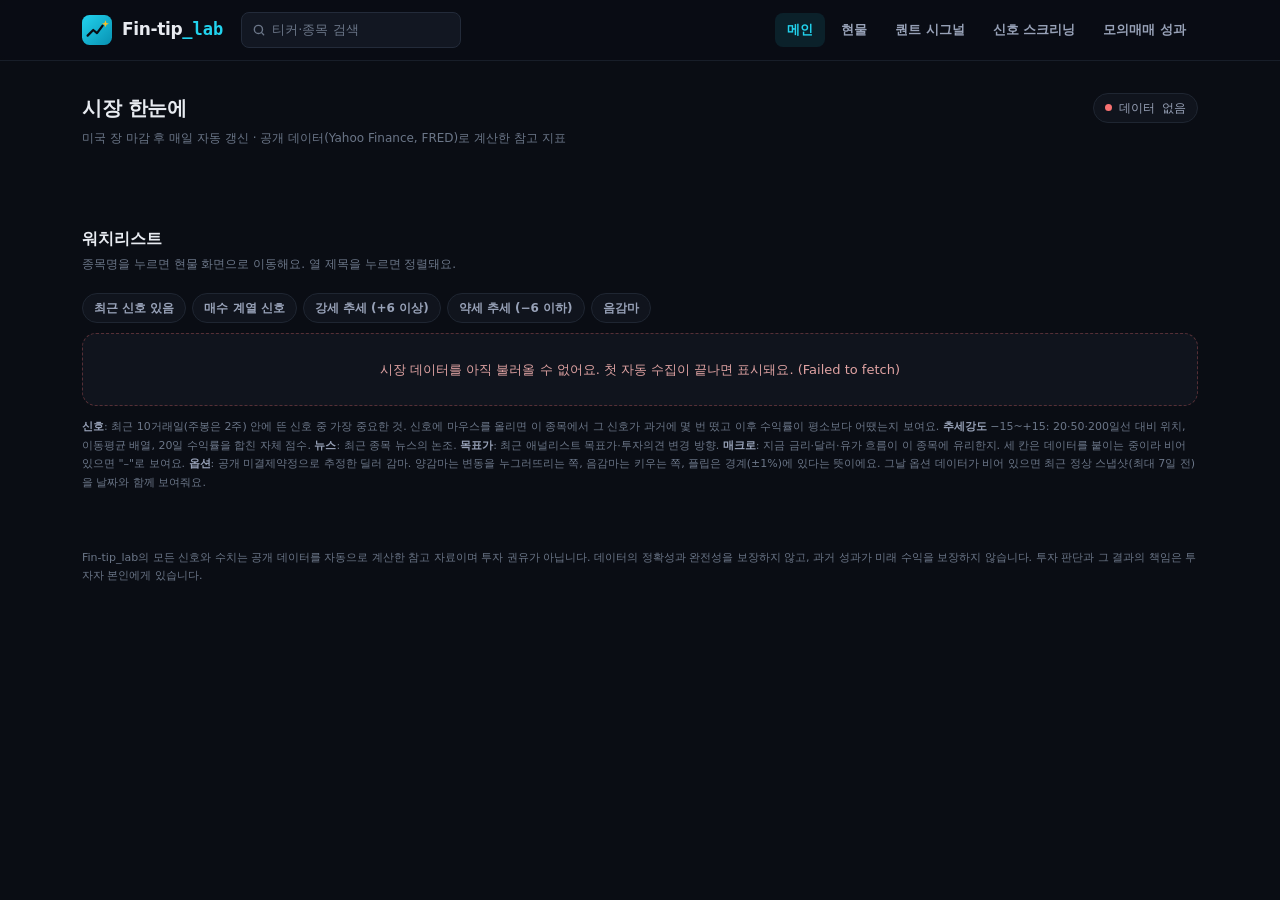
==== commit 5e69aa98: "docs/index.html: the main page (market overview, watchlist with odokstock-style columns) Co-Authored" ====
--- a/docs/index.html
+++ b/docs/index.html
@@ -3,1119 +3,372 @@
 <head>
 <meta charset="UTF-8">
 <meta name="viewport" content="width=device-width, initial-scale=1.0">
-<title>Fin-tip_lab — 퀀트 시그널</title>
+<title>Fin-tip_lab — 메인</title>
 <link rel="icon" href="assets/logo.svg" type="image/svg+xml">
 <link rel="stylesheet" href="assets/site.css">
 <script src="assets/site.js" defer></script>
 <style>
   :root{
-    --bg:#0a0d14;
-    --bg-elevated:#10141d;
-    --bg-card:#121722;
-    --bg-card-hover:#151b28;
-    --border:#1f2632;
-    --border-soft:#181e29;
-    --text-primary:#e8ebf1;
-    --text-secondary:#98a2b8;
-    --text-muted:#6b7688;
-    --accent:#22d3ee;
-    --accent-dim:#0e7490;
-    --accent-soft:rgba(34,211,238,0.1);
-    --green:#34d399;
-    --green-dim:rgba(52,211,153,0.14);
-    --red:#f87171;
-    --red-dim:rgba(248,113,113,0.14);
-    --amber:#fbbf24;
-    --amber-dim:rgba(251,191,36,0.14);
+    --bg:#0a0d14; --bg-elevated:#10141d; --bg-card:#121722; --bg-card-hover:#151b28;
+    --border:#1f2632; --border-soft:#181e29;
+    --text-primary:#e8ebf1; --text-secondary:#98a2b8; --text-muted:#6b7688;
+    --accent:#22d3ee; --accent-soft:rgba(34,211,238,0.1);
+    --green:#34d399; --green-dim:rgba(52,211,153,0.14);
+    --red:#f87171; --red-dim:rgba(248,113,113,0.14);
+    --amber:#fbbf24; --amber-dim:rgba(251,191,36,0.14);
     --radius:14px;
-    --radius-sm:9px;
-    --mono: 'SF Mono', 'Roboto Mono', 'Consolas', 'Menlo', monospace;
-    --sans: -apple-system, BlinkMacSystemFont, 'Segoe UI', 'Apple SD Gothic Neo', 'Malgun Gothic', 'Noto Sans KR', system-ui, sans-serif;
-    /* Type scale: 5 steps only, used everywhere below instead of ad-hoc px values */
-    --fs-xs:10px;
-    --fs-sm:11px;
-    --fs-base:13px;
-    --fs-lg:16px;
-    --fs-hero:28px;
-  }
-
+    --mono:'SF Mono','Roboto Mono','Consolas','Menlo',monospace;
+    --sans:-apple-system,BlinkMacSystemFont,'Segoe UI','Apple SD Gothic Neo','Malgun Gothic','Noto Sans KR',system-ui,sans-serif;
+  }
   *{box-sizing:border-box;}
   html{background:var(--bg);}
-  body{
-    margin:0;
-    background:var(--bg);
-    background-image:
-      radial-gradient(ellipse 900px 500px at 15% -10%, rgba(34,211,238,0.06), transparent 60%),
-      radial-gradient(ellipse 700px 400px at 90% 0%, rgba(52,211,153,0.04), transparent 60%);
-    background-attachment:fixed;
-    color:var(--text-primary);
-    font-family:var(--sans);
-    -webkit-font-smoothing:antialiased;
-    line-height:1.5;
-  }
-  .wrap{
-    max-width:1180px;
-    margin:0 auto;
-    padding: 28px 20px 60px;
-  }
-  @media (min-width:640px){ .wrap{ padding: 40px 32px 80px; } }
-
+  body{margin:0;background:var(--bg);color:var(--text-primary);font-family:var(--sans);-webkit-font-smoothing:antialiased;line-height:1.5;}
+  .wrap{max-width:1180px;margin:0 auto;padding:24px 16px 40px;}
+  @media (min-width:640px){ .wrap{padding:32px 32px 56px;} }
   a{color:var(--accent);}
-  a:focus-visible, button:focus-visible{ outline:2px solid var(--accent); outline-offset:2px; border-radius:4px; }
-
-  /* ---------- Header ---------- */
-  header.top{
-    display:flex;
-    flex-direction:column;
-    gap:16px;
-    padding-bottom:28px;
-    margin-bottom:32px;
-    border-bottom:1px solid var(--border-soft);
-  }
-  .brand-row{
-    display:flex;
-    align-items:center;
-    justify-content:space-between;
-    gap:12px;
-    flex-wrap:wrap;
-  }
-  .brand{
-    display:flex;
-    align-items:center;
-    gap:12px;
-  }
-  .brand-mark{
-    width:38px;height:38px;border-radius:10px;
-    background:linear-gradient(135deg, var(--accent), #0891b2);
-    display:flex;align-items:center;justify-content:center;
-    flex-shrink:0;
-    box-shadow:0 0 24px rgba(34,211,238,0.25);
-  }
-  .brand-mark svg{width:20px;height:20px;}
-  .brand-name{
-    font-size:var(--fs-lg);
-    font-weight:700;
-    letter-spacing:-0.02em;
-    color:var(--text-primary);
-  }
-  .brand-name .mono-tag{
-    font-family:var(--mono);
-    font-size:var(--fs-sm);
-    font-weight:600;
-    color:var(--accent);
-    background:var(--accent-soft);
-    padding:2px 7px;
-    border-radius:5px;
-    margin-left:8px;
-    vertical-align:2px;
-    letter-spacing:0.02em;
-  }
-  .status-pill{
-    display:inline-flex;
-    align-items:center;
-    gap:7px;
-    font-size:var(--fs-base);
-    font-family:var(--mono);
-    color:var(--text-secondary);
-    background:var(--bg-elevated);
-    border:1px solid var(--border);
-    padding:6px 12px;
-    border-radius:999px;
-    white-space:nowrap;
-  }
-  .status-dot{
-    width:7px;height:7px;border-radius:50%;
-    background:var(--green);
-    box-shadow:0 0 8px var(--green);
-    animation:pulse-dot 2.2s ease-in-out infinite;
-    flex-shrink:0;
-  }
-  .status-dot.stale{
-    background:var(--amber);
-    box-shadow:0 0 8px var(--amber);
-  }
-  .status-dot.error{
-    background:var(--red);
-    box-shadow:0 0 8px var(--red);
-    animation:none;
-  }
-  @keyframes pulse-dot{ 0%,100%{opacity:1;} 50%{opacity:0.35;} }
-  .desc{
-    font-size:var(--fs-base);
-    color:var(--text-secondary);
-    max-width:640px;
-  }
-  .meta-row{
-    display:flex;
-    flex-wrap:wrap;
-    gap:10px;
-    font-size:var(--fs-sm);
-    color:var(--text-muted);
-    font-family:var(--mono);
-  }
-  .meta-row span{
-    display:flex;align-items:center;gap:6px;
-  }
-  .meta-row b{ color:var(--text-secondary); font-weight:600; }
-
-  .news-input-link{
-    display:inline-flex;
-    align-items:center;
-    gap:7px;
-    font-size:var(--fs-sm);
-    font-weight:600;
-    color:#0a0d14;
-    background:var(--accent);
-    padding:7px 14px;
-    border-radius:999px;
-    text-decoration:none;
-    white-space:nowrap;
-    transition:opacity .15s ease;
-  }
-  .news-input-link:hover{ opacity:0.85; }
-
-  /* ---------- Section shell ---------- */
-  section{ margin-bottom:52px; }
-  .section-head{
-    display:flex;
-    align-items:baseline;
-    justify-content:space-between;
-    gap:12px;
-    margin-bottom:6px;
-    flex-wrap:wrap;
-  }
-  .section-title{
-    font-size:var(--fs-lg);
-    font-weight:700;
-    letter-spacing:0.02em;
-    display:flex;
-    align-items:center;
-    gap:8px;
-  }
-  .section-title .idx{
-    font-family:var(--mono);
-    color:var(--accent);
-    font-size:var(--fs-sm);
-    font-weight:600;
-  }
-  .section-sub{
-    font-size:var(--fs-sm);
-    color:var(--text-muted);
-    margin-bottom:20px;
-  }
-  .panel-title{
-    font-size:var(--fs-base);
-    color:var(--text-secondary);
-    font-weight:600;
-  }
-
-  /* ---------- Loading / error / empty states ---------- */
-  .state-box{
-    border:1px dashed var(--border);
-    border-radius:var(--radius);
-    padding:28px 20px;
-    text-align:center;
-    color:var(--text-muted);
-    font-size:var(--fs-base);
-    background:var(--bg-elevated);
-  }
-  .state-box.error{ border-color:rgba(248,113,113,0.3); color:#e0a3a3; background:rgba(248,113,113,0.04); }
-  .state-box .state-title{ color:var(--text-secondary); font-weight:600; font-size:var(--fs-base); margin-bottom:5px; }
-  .spinner{
-    width:16px;height:16px;
-    border-radius:50%;
-    border:2px solid var(--border);
-    border-top-color:var(--accent);
-    animation:spin 0.8s linear infinite;
-    display:inline-block;
-    vertical-align:-3px;
-    margin-right:8px;
-  }
-  @keyframes spin{ to{ transform:rotate(360deg); } }
-
-  /* ---------- M7 Card grid ---------- */
-  .m7-grid{
-    display:grid;
-    grid-template-columns:repeat(auto-fill, minmax(258px, 1fr));
-    gap:14px;
-  }
-  .m7-card{
-    background:var(--bg-card);
-    border:1px solid var(--border);
-    border-radius:var(--radius);
-    padding:18px 18px 16px;
-    transition:border-color .15s ease, transform .15s ease;
-  }
-  .m7-card:hover{ border-color:#2a3342; }
-  .m7-card-top{
-    display:flex;
-    align-items:flex-start;
-    justify-content:space-between;
-    margin-bottom:14px;
-  }
-  .ticker-id{
-    font-family:var(--mono);
-    font-weight:700;
-    font-size:var(--fs-base);
-    letter-spacing:0.01em;
-  }
-  .ticker-name{
-    font-size:var(--fs-sm);
-    color:var(--text-muted);
-    margin-top:2px;
-  }
-  .price-block{ text-align:right; }
-  .price{
-    font-family:var(--mono);
-    font-size:var(--fs-base);
-    font-weight:600;
-  }
-  .price-sub{
-    font-size:var(--fs-sm);
-    color:var(--text-muted);
-    margin-top:2px;
-  }
-
-  .quant-block{
-    background:var(--bg-elevated);
-    border:1px solid var(--border-soft);
-    border-radius:var(--radius-sm);
-    padding:12px 14px;
-    margin-bottom:14px;
-  }
-  .quant-label-row{
-    display:flex;
-    justify-content:space-between;
-    align-items:center;
-    margin-bottom:8px;
-  }
-  .quant-label{
-    font-size:var(--fs-xs);
-    color:var(--text-muted);
-    text-transform:uppercase;
-    letter-spacing:0.06em;
-    font-weight:600;
-  }
-  .quant-value{
-    font-family:var(--mono);
-    font-size:var(--fs-hero);
-    font-weight:800;
-    letter-spacing:-0.02em;
-    line-height:1;
-  }
-  .quant-value.pos{ color:var(--green); }
-  .quant-value.neg{ color:var(--red); }
-  .quant-value.neu{ color:var(--text-secondary); }
-  .quant-bar-track{
-    position:relative;
-    height:6px;
-    border-radius:4px;
-    background:#1c2432;
-    overflow:hidden;
-  }
-  .quant-bar-mid{
-    position:absolute;
-    left:50%; top:-3px; bottom:-3px;
-    width:1px;
-    background:var(--border);
-  }
-  .quant-bar-fill{
-    position:absolute;
-    top:0; bottom:0;
-    border-radius:4px;
-  }
-  .quant-bar-fill.pos{ background:linear-gradient(90deg, rgba(52,211,153,0.5), var(--green)); left:50%; }
-  .quant-bar-fill.neg{ background:linear-gradient(90deg, var(--red), rgba(248,113,113,0.5)); right:50%; }
-
-  .metric-grid{
-    display:grid;
-    grid-template-columns:1fr 1fr;
-    gap:8px 10px;
-    margin-bottom:12px;
-  }
-  .metric{
-    display:flex;
-    flex-direction:column;
-    gap:3px;
-  }
-  .metric-k{
-    font-size:var(--fs-sm);
-    color:var(--text-muted);
-    letter-spacing:0.03em;
-  }
-  .metric-v{
-    font-family:var(--mono);
-    font-size:var(--fs-base);
-    font-weight:600;
-    color:var(--text-primary);
-    display:flex;
-    align-items:center;
-    gap:5px;
-  }
-  .metric-v.pos{ color:var(--green); }
-  .metric-v.neg{ color:var(--red); }
-
-  .tag{
-    display:inline-flex;
-    align-items:center;
-    gap:4px;
-    font-size:var(--fs-xs);
-    font-weight:700;
-    padding:2px 8px;
-    border-radius:5px;
-    font-family:var(--mono);
-  }
-  .tag.golden{ background:var(--green-dim); color:var(--green); }
-  .tag.dead{ background:var(--red-dim); color:var(--red); }
-  .tag.none{ background:var(--bg-elevated); color:var(--text-muted); border:1px solid var(--border-soft); }
-
-  .card-footer-row{
-    display:flex;
-    justify-content:space-between;
-    align-items:center;
-    padding-top:12px;
-    border-top:1px solid var(--border-soft);
-    font-size:var(--fs-xs);
-    color:var(--text-muted);
-  }
-  .news-soon{
-    font-size:var(--fs-xs);
-    color:var(--amber);
-    background:var(--amber-dim);
-    padding:2px 7px;
-    border-radius:5px;
-    font-weight:600;
-  }
-
-  /* ---------- Price-criteria section ---------- */
-  .criteria-tabs{
-    display:flex;
-    gap:8px;
-    margin-bottom:16px;
-    flex-wrap:wrap;
-  }
-  .criteria-tab{
-    font-family:var(--sans);
-    font-size:var(--fs-sm);
-    font-weight:600;
-    color:var(--text-secondary);
-    background:var(--bg-elevated);
-    border:1px solid var(--border);
-    padding:6px 14px;
-    border-radius:999px;
-    cursor:pointer;
-    transition:border-color .15s ease, color .15s ease;
-  }
-  .criteria-tab:hover{ border-color:#2a3342; color:var(--text-primary); }
-  .criteria-tab.active{ border-color:var(--accent); color:var(--accent); background:var(--accent-soft); }
-  .criteria-basis-row{
-    display:flex;
-    flex-direction:column;
-    gap:4px;
-    padding-top:12px;
-    border-top:1px solid var(--border-soft);
-    font-size:var(--fs-xs);
-    color:var(--text-muted);
-  }
-
-  /* ---------- SW2 section ---------- */
-  .sw2-layout{
-    display:grid;
-    grid-template-columns: 1fr;
-    gap:16px;
-  }
-  .panel{
-    background:var(--bg-card);
-    border:1px solid var(--border);
-    border-radius:var(--radius);
-    padding:18px 18px 14px;
-  }
-  .chart-panel{
-    padding:20px 16px 12px;
-  }
-  .chart-head{
-    display:flex;
-    justify-content:space-between;
-    align-items:center;
-    flex-wrap:wrap;
-    gap:10px;
-    padding:0 6px 14px;
-  }
-  .legend-row{
-    display:flex;
-    gap:14px;
-    flex-wrap:wrap;
-  }
-  .legend-item{
-    display:flex;
-    align-items:center;
-    gap:6px;
-    font-size:var(--fs-sm);
-    color:var(--text-secondary);
-    font-family:var(--mono);
-  }
-  .legend-dot{ width:9px;height:9px;border-radius:2px; }
-  .chart-wrap{ position:relative; height:300px; padding:0 6px; }
-  @media (min-width:640px){ .chart-wrap{ height:340px; } }
-
-  .model-summary-row{
-    display:grid;
-    grid-template-columns:repeat(auto-fit, minmax(150px,1fr));
-    gap:10px;
-    margin-top:16px;
-  }
-  .model-summary{
-    background:var(--bg-elevated);
-    border:1px solid var(--border-soft);
-    border-radius:var(--radius-sm);
-    padding:12px 14px;
-  }
-  .model-summary .name{
-    font-size:var(--fs-sm);
-    color:var(--text-secondary);
-    font-weight:600;
-    margin-bottom:6px;
-    display:flex;
-    align-items:center;
-    gap:6px;
-  }
-  .model-summary .eq{
-    font-family:var(--mono);
-    font-size:var(--fs-lg);
-    font-weight:700;
-  }
-  .model-summary .ret{
-    font-family:var(--mono);
-    font-size:var(--fs-sm);
-    margin-top:3px;
-  }
-
-  .summary-card{
-    background:var(--bg-elevated);
-    border:1px solid var(--border-soft);
-    border-radius:var(--radius-sm);
-    padding:12px 14px;
-  }
-  .summary-label{
-    font-size:var(--fs-sm);
-    color:var(--text-secondary);
-    font-weight:600;
-    margin-bottom:6px;
-  }
-  .summary-value{
-    font-family:var(--mono);
-    font-size:var(--fs-lg);
-    font-weight:700;
-  }
-
-  table.stats-table{
-    width:100%;
-    border-collapse:collapse;
-    font-size:var(--fs-base);
-  }
-  .table-scroll{ overflow-x:auto; -webkit-overflow-scrolling:touch; }
-  table.stats-table thead th{
-    text-align:left;
-    font-size:var(--fs-xs);
-    text-transform:uppercase;
-    letter-spacing:0.04em;
-    color:var(--text-muted);
-    font-weight:600;
-    padding:0 12px 10px;
-    border-bottom:1px solid var(--border);
-    white-space:nowrap;
-  }
-  table.stats-table tbody td{
-    padding:12px;
-    border-bottom:1px solid var(--border-soft);
-    font-family:var(--mono);
-    white-space:nowrap;
-  }
-  table.stats-table tbody tr:last-child td{ border-bottom:none; }
-  table.stats-table tbody tr:hover{ background:rgba(255,255,255,0.015); }
-  .sig-badge{
-    display:inline-flex;
-    align-items:center;
-    gap:5px;
-    padding:3px 9px;
-    border-radius:6px;
-    font-size:var(--fs-sm);
-    font-weight:700;
-    font-family:var(--sans);
-  }
-  .sig-badge.yes{ background:var(--green-dim); color:var(--green); }
-  .sig-badge.no{ background:var(--bg-elevated); color:var(--text-muted); border:1px solid var(--border-soft); }
-  /* p-value is the hero number of the comparisons table: bold + colored, not plain mono text */
-  .stat-pvalue{ font-weight:800; font-size:var(--fs-lg); letter-spacing:-0.01em; }
-  .stat-pvalue.yes{ color:var(--green); }
-  .stat-pvalue.no{ color:var(--text-secondary); }
-
-  /* ---------- Footer ---------- */
-  footer{
-    margin-top:60px;
-    padding-top:24px;
-    border-top:1px solid var(--border-soft);
-    display:flex;
-    flex-direction:column;
-    gap:10px;
-    font-size:var(--fs-sm);
-    color:var(--text-muted);
-  }
-  footer .repo-link{
-    display:inline-flex;
-    align-items:center;
-    gap:6px;
-    color:var(--text-secondary);
-    text-decoration:none;
-    border:1px solid var(--border);
-    padding:7px 12px;
-    border-radius:8px;
-    width:fit-content;
-    transition:border-color .15s ease, color .15s ease;
-  }
-  footer .repo-link:hover{ border-color:var(--accent); color:var(--accent); }
-  footer .foot-note{ line-height:1.7; max-width:640px; }
-
-  @media (max-width:380px){
-    .brand-name{ font-size:14px; }
-    .quant-value{ font-size:22px; }
-  }
+
+  .page-head{display:flex;align-items:center;justify-content:space-between;gap:12px;flex-wrap:wrap;margin-bottom:6px;}
+  .page-title{font-size:20px;font-weight:800;letter-spacing:-0.02em;margin:0;}
+  .page-sub{font-size:12px;color:var(--text-muted);margin:0 0 22px;}
+  .status-pill{display:inline-flex;align-items:center;gap:7px;font-size:12px;font-family:var(--mono);color:var(--text-secondary);background:var(--bg-elevated);border:1px solid var(--border);padding:5px 11px;border-radius:999px;white-space:nowrap;}
+  .status-dot{width:7px;height:7px;border-radius:50%;background:var(--green);}
+  .status-dot.stale{background:var(--amber);} .status-dot.error{background:var(--red);}
+
+  /* market strip */
+  .strip{display:flex;gap:10px;overflow-x:auto;padding-bottom:6px;margin-bottom:22px;scrollbar-width:thin;}
+  .chip{flex:0 0 auto;min-width:128px;background:var(--bg-card);border:1px solid var(--border);border-radius:12px;padding:10px 13px;}
+  .chip-label{font-size:11px;color:var(--text-muted);white-space:nowrap;}
+  .chip-value{font-family:var(--mono);font-size:15px;font-weight:700;margin-top:2px;white-space:nowrap;}
+  .chip-change{font-family:var(--mono);font-size:12px;font-weight:600;white-space:nowrap;}
+  .up{color:var(--green);} .down{color:var(--red);} .flat{color:var(--text-secondary);}
+
+  /* summary cards */
+  .cards{display:grid;grid-template-columns:repeat(auto-fit,minmax(210px,1fr));gap:12px;margin-bottom:30px;}
+  .card{background:var(--bg-card);border:1px solid var(--border);border-radius:var(--radius);padding:14px 15px;}
+  .card-title{font-size:12px;font-weight:700;color:var(--text-secondary);margin-bottom:8px;display:flex;justify-content:space-between;gap:8px;align-items:center;}
+  .card-big{font-family:var(--mono);font-size:22px;font-weight:800;line-height:1.2;}
+  .card-rows{margin-top:8px;display:grid;gap:3px;}
+  .card-row{display:flex;justify-content:space-between;gap:10px;font-size:12px;color:var(--text-secondary);}
+  .card-row b{font-family:var(--mono);color:var(--text-primary);font-weight:600;}
+  .card-note{font-size:11px;color:var(--text-muted);margin-top:8px;line-height:1.5;}
+  .pill{display:inline-block;font-size:11px;font-weight:700;padding:2px 8px;border-radius:999px;white-space:nowrap;}
+  .pill.good{background:var(--green-dim);color:var(--green);}
+  .pill.bad{background:var(--red-dim);color:var(--red);}
+  .pill.mid{background:var(--bg-elevated);color:var(--text-secondary);border:1px solid var(--border);}
+  .pill.warn{background:var(--amber-dim);color:var(--amber);}
+
+  /* watchlist */
+  .section-title{font-size:16px;font-weight:800;margin:0 0 4px;}
+  .section-sub{font-size:12px;color:var(--text-muted);margin:0 0 12px;}
+  .filters{display:flex;gap:6px;flex-wrap:wrap;margin-bottom:8px;}
+  .filters button{font:inherit;font-size:12px;font-weight:600;color:var(--text-secondary);background:var(--bg-elevated);border:1px solid var(--border);border-radius:999px;padding:5px 11px;cursor:pointer;}
+  .filters button[aria-pressed="true"]{color:#0a0d14;background:var(--accent);border-color:var(--accent);}
+  .filters button:focus-visible{outline:2px solid var(--accent);outline-offset:2px;}
+  .filters.secondary button[aria-pressed="true"]{color:var(--accent);background:var(--accent-soft);border-color:var(--accent);}
+  .count{font-size:12px;color:var(--text-muted);margin:6px 0 10px;}
+
+  .table-scroll{background:var(--bg-card);border:1px solid var(--border);border-radius:var(--radius);overflow-x:auto;}
+  table{width:100%;border-collapse:collapse;min-width:920px;font-size:13px;}
+  thead th{text-align:left;font-size:11px;color:var(--text-muted);font-weight:600;padding:10px 12px;border-bottom:1px solid var(--border);background:var(--bg-elevated);white-space:nowrap;}
+  thead th.sortable{cursor:pointer;user-select:none;}
+  thead th.sortable:hover{color:var(--text-primary);}
+  thead th .arrow{color:var(--accent);margin-left:3px;}
+  tbody td{padding:10px 12px;border-bottom:1px solid var(--border-soft);vertical-align:middle;white-space:nowrap;}
+  tbody tr:last-child td{border-bottom:none;}
+  tbody tr:hover{background:var(--bg-card-hover);}
+  tr.group-row td{background:var(--bg-elevated);font-size:11px;font-weight:700;color:var(--text-secondary);padding:7px 12px;}
+  td.sticky, th.sticky{position:sticky;left:0;z-index:1;background:var(--bg-card);}
+  thead th.sticky{background:var(--bg-elevated);z-index:2;}
+  tbody tr:hover td.sticky{background:var(--bg-card-hover);}
+  .tk{font-family:var(--mono);font-weight:800;color:var(--text-primary);text-decoration:none;}
+  .tk:hover{color:var(--accent);}
+  .nm{display:block;font-size:11px;color:var(--text-muted);}
+  .num{font-family:var(--mono);}
+  .muted{color:var(--text-muted);}
+
+  .trend{display:flex;align-items:center;gap:8px;}
+  .trend-track{position:relative;width:58px;height:6px;border-radius:4px;background:#1c2432;flex-shrink:0;}
+  .trend-mid{position:absolute;left:50%;top:-3px;bottom:-3px;width:1px;background:var(--border);}
+  .trend-fill{position:absolute;top:0;bottom:0;border-radius:4px;}
+  .trend-fill.pos{left:50%;background:var(--green);} .trend-fill.neg{right:50%;background:var(--red);}
+  .trend-txt{font-size:12px;font-weight:600;min-width:74px;}
+
+  .sig{display:inline-flex;align-items:center;gap:5px;font-size:12px;font-weight:700;padding:2px 8px;border-radius:6px;}
+  .sig.strong_buy{background:var(--amber-dim);color:var(--amber);}
+  .sig.buy{background:var(--green-dim);color:var(--green);}
+  .sig.sell{background:var(--red-dim);color:var(--red);}
+  .sig.caution{background:var(--bg-elevated);color:var(--amber);border:1px solid var(--amber-dim);}
+  .sig-sub{display:block;font-size:11px;color:var(--text-muted);margin-top:2px;max-width:230px;white-space:normal;}
+
+  .state-box{border:1px dashed var(--border);border-radius:var(--radius);padding:26px 18px;text-align:center;color:var(--text-muted);font-size:13px;background:var(--bg-elevated);}
+  .state-box.error{border-color:rgba(248,113,113,0.3);color:#e0a3a3;}
+  .legend{font-size:11px;color:var(--text-muted);line-height:1.7;margin-top:12px;}
+  .legend b{color:var(--text-secondary);}
 </style>
 </head>
 <body>
 <div class="wrap">
-
-  <header class="top">
-    <div class="brand-row">
-      <div class="brand">
-        <div class="brand-mark">
-          <svg viewBox="0 0 24 24" fill="none"><path d="M3 16 L9 10 L13 14 L21 5" stroke="#0a0d14" stroke-width="2.4" stroke-linecap="round" stroke-linejoin="round"/></svg>
-        </div>
-        <div>
-          <div class="brand-name">퀀트 시그널<span class="mono-tag">SW1 · QUANT SIGNALS</span></div>
-        </div>
-      </div>
-      <div class="status-pill"><span class="status-dot" id="status-dot"></span><span id="last-updated">데이터 불러오는 중…</span></div>
-    </div>
-    <div class="desc">기술적 지표(RSI · MACD · Bollinger Bands · 이동평균 교차)와 뉴스 감성 점수를 결합한 퀀트 신호로 NASDAQ 대형 기술주 7종목을 평가하고, 종목별 사용자 정의 매수/목표가 기준을 매일 재계산합니다.</div>
-    <div class="meta-row">
-      <span>⚙ <b>GitHub Actions</b>로 매 평일 자동 갱신</span>
-      <span>📡 정적 페이지 · 백엔드 없음</span>
-      <a class="news-input-link" href="https://github.com/Hyunwoo-Ml/trading-strategy-lab/issues/new?template=news-input.yml" target="_blank" rel="noopener">📰 뉴스/시황 입력하기</a>
-    </div>
-  </header>
-
-  <!-- ===================== M7 SIGNALS ===================== -->
-  <section id="signals-section">
-    <div class="section-head">
-      <div class="section-title"><span class="idx">01</span> M7 퀀트 시그널</div>
-    </div>
-    <div class="section-sub">종가 기준 최신 스냅샷 · Quant Score는 기술 지표를 [-1, 1] 범위로 정규화한 종합 점수입니다 (양수 = 매수 우위, 음수 = 매도 우위)</div>
-    <div id="signals-content">
-      <div class="state-box"><span class="spinner"></span>시그널 데이터를 불러오는 중입니다…</div>
-    </div>
-  </section>
-
-  <!-- ===================== PRICE CRITERIA (user-defined) ===================== -->
-  <section id="price-criteria-section">
-    <div class="section-head">
-      <div class="section-title"><span class="idx">02</span> 사용자 정의 가격기준 모델</div>
-    </div>
-    <div class="section-sub">사용자가 정한 손절%·리스크배수를 기술적 지지선(볼린저 하단·이동평균·최근 저점)에 적용해 종목별 1차/2차 매수가와 목표가를 매일 재계산합니다. 가격이 실제로 그 레벨에 닿을 때만 매매합니다.</div>
-    <div id="price-criteria-content">
-      <div class="state-box"><span class="spinner"></span>가격기준 데이터를 불러오는 중입니다…</div>
-    </div>
-  </section>
-
-  <!-- ===================== Walk-forward validation ===================== -->
-  <section id="walkforward-section">
-    <div class="section-head">
-      <div class="section-title"><span class="idx">03</span> Walk-forward 검증 (SW1 퀀트 스코어)</div>
-    </div>
-    <div class="section-sub">기술 지표 기반 Quant Score(sw1/scoring/integrate.py, 고정 가중치 수식)가 특정 구간에만 우연히 맞았던 게 아니라 여러 독립된 구간에서 꾸준히 순방향 수익률과 상관관계를 보이는지 확인하는 과최적화 방지 검증입니다. 약 2년치 과거 시세를 6개월 롤링 윈도우로 나눠 구간별 Spearman IC(정보계수)를 계산합니다. 뉴스 감성 점수는 과거 시황 아카이브가 없어 이 백테스트에 포함되지 않습니다 — GitHub Actions에서 수동 실행(workflow_dispatch)해야 갱신됩니다.</div>
-    <div id="walkforward-content">
-      <div class="state-box"><span class="spinner"></span>Walk-forward 검증 데이터를 불러오는 중입니다…</div>
-    </div>
-  </section>
-
-  <footer>
-    <a class="repo-link" href="https://github.com/Hyunwoo-Ml/trading-strategy-lab" target="_blank" rel="noopener">
-      <svg width="14" height="14" viewBox="0 0 16 16" fill="currentColor"><path d="M8 0C3.58 0 0 3.58 0 8c0 3.54 2.29 6.53 5.47 7.59.4.07.55-.17.55-.38 0-.19-.01-.82-.01-1.49-2.01.37-2.53-.49-2.69-.94-.09-.23-.48-.94-.82-1.13-.28-.15-.68-.52-.01-.53.63-.01 1.08.58 1.23.82.72 1.21 1.87.87 2.33.66.07-.52.28-.87.51-1.07-1.78-.2-3.64-.89-3.64-3.95 0-.87.31-1.59.82-2.15-.08-.2-.36-1.02.08-2.12 0 0 .67-.21 2.2.82.64-.18 1.32-.27 2-.27.68 0 1.36.09 2 .27 1.53-1.04 2.2-.82 2.2-.82.44 1.1.16 1.92.08 2.12.51.56.82 1.27.82 2.15 0 3.07-1.87 3.75-3.65 3.95.29.25.54.73.54 1.48 0 1.07-.01 1.93-.01 2.2 0 .21.15.46.55.38A8.01 8.01 0 0 0 16 8c0-4.42-3.58-8-8-8z"/></svg>
-      GitHub 저장소 보기
-    </a>
-    <div class="foot-note">이 프로젝트는 개인 학습 목적의 퀀트/AI 트레이딩 전략 검증 프로젝트입니다. 매 평일 GitHub Actions 스케줄러가 SW1(지표 계산)과 SW2(페이퍼 트레이딩)를 자동으로 실행하고 결과를 저장소에 커밋하며, 이 페이지는 그 결과를 보여주는 읽기 전용 정적 대시보드입니다. 실제 자금 운용과는 무관한 시뮬레이션(paper trading)입니다.</div>
-  </footer>
-
+  <div class="page-head">
+    <h1 class="page-title">시장 한눈에</h1>
+    <span class="status-pill"><span class="status-dot" id="status-dot"></span><span id="as-of">불러오는 중…</span></span>
+  </div>
+  <p class="page-sub">미국 장 마감 후 매일 자동 갱신 · 공개 데이터(Yahoo Finance, FRED)로 계산한 참고 지표</p>
+
+  <div class="strip" id="strip" aria-label="주요 시장 지표"></div>
+  <div class="cards" id="cards"></div>
+
+  <h2 class="section-title">워치리스트</h2>
+  <p class="section-sub">종목명을 누르면 현물 화면으로 이동해요. 열 제목을 누르면 정렬돼요.</p>
+  <div class="filters" id="group-filters" role="group" aria-label="섹터"></div>
+  <div class="filters secondary" id="quick-filters" role="group" aria-label="빠른 필터">
+    <button type="button" data-quick="signal" aria-pressed="false">최근 신호 있음</button>
+    <button type="button" data-quick="buy" aria-pressed="false">매수 계열 신호</button>
+    <button type="button" data-quick="strong" aria-pressed="false">강세 추세 (+6 이상)</button>
+    <button type="button" data-quick="weak" aria-pressed="false">약세 추세 (−6 이하)</button>
+    <button type="button" data-quick="neg_gamma" aria-pressed="false">음감마</button>
+  </div>
+  <div class="count" id="count"></div>
+  <div id="table"><div class="state-box">워치리스트를 불러오는 중…</div></div>
+
+  <div class="legend">
+    <b>신호</b>: 최근 10거래일(주봉은 2주) 안에 뜬 신호 중 가장 중요한 것. 신호에 마우스를 올리면 이 종목에서 그 신호가 과거에 몇 번 떴고 이후 수익률이 평소보다 어땠는지 보여요.
+    <b>추세강도</b> −15~+15: 20·50·200일선 대비 위치, 이동평균 배열, 20일 수익률을 합친 자체 점수.
+    <b>뉴스</b>: 최근 종목 뉴스의 논조. <b>목표가</b>: 최근 애널리스트 목표가·투자의견 변경 방향. <b>매크로</b>: 지금 금리·달러·유가 흐름이 이 종목에 유리한지. 세 칸은 데이터를 붙이는 중이라 비어 있으면 "–"로 보여요.
+    <b>옵션</b>: 공개 미결제약정으로 추정한 딜러 감마. 양감마는 변동을 누그러뜨리는 쪽, 음감마는 키우는 쪽, 플립은 경계(±1%)에 있다는 뜻이에요. 그날 옵션 데이터가 비어 있으면 최근 정상 스냅샷(최대 7일 전)을 날짜와 함께 보여줘요.
+  </div>
 </div>
 
 <script>
 (function(){
   "use strict";
-
-  var BASE = "https://raw.githubusercontent.com/Hyunwoo-Ml/trading-strategy-lab/main/";
-  var SIGNALS_URL = BASE + "data/signals/latest.csv";
-  var WALKFORWARD_URL = BASE + "data/walkforward/results.json";
-  // 2026-09-25: mirrors sw1/news/log.py's NEWS_WINDOW_DAYS -- used only to
-  // decide when scripts/collect_daily_data.py's news_days_ago column
-  // (added same date) is worth flagging as "stale" on the dashboard.
-  var NEWS_WINDOW_DAYS = 14;
-
-  // 2026-09-25: collect-daily-data.yml runs Mon-Fri at 22:00 UTC, so the
-  // normal maximum gap between two successful runs is the Fri->Mon weekend
-  // (3 calendar days). STALE_THRESHOLD_DAYS adds 1 day of slack for holiday
-  // timing / CI scheduling jitter before the status pill flags the pipeline
-  // as stuck -- this is purely a "has the automation silently stopped
-  // running" indicator (현우 previously had no way to notice a broken
-  // scheduled workflow short of manually checking dates), never a trading
-  // signal.
-  var STALE_THRESHOLD_DAYS = 4;
-
-  function pipelineDaysStale(lastRunDate){
-    // whole calendar days between lastRunDate and "now", using UTC
-    // date-only components so time-of-day differences don't cause
-    // off-by-one flapping right around midnight.
-    var a = Date.UTC(lastRunDate.getUTCFullYear(), lastRunDate.getUTCMonth(), lastRunDate.getUTCDate());
-    var now = new Date();
-    var b = Date.UTC(now.getUTCFullYear(), now.getUTCMonth(), now.getUTCDate());
-    return Math.round((b - a) / 86400000);
-  }
-
-  var TICKER_NAMES = {
-    AAPL: "Apple Inc.",
-    MSFT: "Microsoft Corp.",
-    GOOGL: "Alphabet Inc.",
-    AMZN: "Amazon.com Inc.",
-    NVDA: "NVIDIA Corp.",
-    META: "Meta Platforms",
-    TSLA: "Tesla Inc."
+  var BASE = "https://raw.githubusercontent.com/Hyunwoo-Ml/trading-strategy-lab/main/data/market/";
+
+  var TREND_LABEL = {very_strong:"매우 강세", strong:"강세", neutral:"중립", weak:"약세", very_weak:"매우 약세"};
+  var SIG_KIND = {strong_buy:"◆ 강력매수", buy:"매수", sell:"매도", caution:"주의"};
+  var GAMMA = {positive:["양감마","good"], negative:["음감마","bad"], flip:["감마 플립","warn"]};
+
+  var state = {rows:[], groups:[], group:"전체", quick:{}, sortKey:null, sortDir:-1};
+
+  function esc(s){ return String(s == null ? "" : s).replace(/[&<>"']/g, function(c){ return {"&":"&amp;","<":"&lt;",">":"&gt;",'"':"&quot;","'":"&#39;"}[c]; }); }
+  function num(v, d){ return (v == null || isNaN(v)) ? "—" : Number(v).toLocaleString("en-US",{minimumFractionDigits:d,maximumFractionDigits:d}); }
+  function signed(v, d, unit){ if (v == null || isNaN(v)) return "—"; return (v > 0 ? "+" : "") + num(v, d) + (unit || ""); }
+  function cls(v){ return v == null ? "flat" : v > 0 ? "up" : v < 0 ? "down" : "flat"; }
+  function fetchJSON(name){
+    return fetch(BASE + name, {cache:"no-store"}).then(function(r){ if (!r.ok) throw new Error("HTTP " + r.status); return r.json(); });
+  }
+
+  /* ---------- strip + cards ---------- */
+  function renderStrip(strip){
+    document.getElementById("strip").innerHTML = (strip || []).map(function(s){
+      var value = s.last == null ? "—" : s.ticker === "^TNX" ? num(s.last, 3) + "%" : num(s.last, s.last >= 1000 ? 0 : 2);
+      var ch = s.unit === "bp" ? signed(s.change, 1, "bp") : signed(s.change, 2, "%");
+      return '<div class="chip"><div class="chip-label">' + esc(s.label) + '</div>' +
+        '<div class="chip-value">' + value + '</div>' +
+        '<div class="chip-change ' + cls(s.change) + '">' + ch + '</div></div>';
+    }).join("");
+  }
+
+  function pctile(p){ return p == null ? "—" : "1년 중 " + Math.round(p * 100) + "% 위치"; }
+
+  function renderCards(m){
+    var v = m.volatility || {}, r = m.rates, b = m.breadth || {}, ix = m.indices || {};
+    var term = {contango:["안정 (정상 구조)","good"], flat:["평탄","mid"], backwardation:["경계 (단기 공포 우위)","bad"]}[v.term_label] || ["—","mid"];
+    var cards = [];
+
+    cards.push('<div class="card"><div class="card-title">변동성 <span class="pill ' + term[1] + '">' + term[0] + '</span></div>' +
+      '<div class="card-big">VIX ' + num(v.vix, 2) + '</div><div class="card-rows">' +
+      '<div class="card-row">VIX ÷ VIX3M<b>' + num(v.term_ratio, 2) + '</b></div>' +
+      '<div class="card-row">VXN (나스닥)<b>' + num(v.vxn, 2) + '</b></div>' +
+      '<div class="card-row">VXN 위치<b>' + pctile(v.vxn_pctile_1y) + '</b></div>' +
+      '<div class="card-row">QQQ 실현변동성 20일<b>' + num(v.qqq_realized_vol_20d, 1) + '%</b></div>' +
+      '<div class="card-row">변동성 프리미엄 (VXN − 실현)<b>' + signed(v.vol_premium, 1, "p") + '</b></div>' +
+      '</div></div>');
+
+    if (r){
+      var rateTone = r.tips10_change_20d_bp > 10 ? ["성장주에 부담","bad"] : r.tips10_change_20d_bp < -10 ? ["성장주에 우호","good"] : ["중립","mid"];
+      cards.push('<div class="card"><div class="card-title">실질금리 (10년 TIPS) <span class="pill ' + rateTone[1] + '">' + rateTone[0] + '</span></div>' +
+        '<div class="card-big">' + num(r.tips10, 2) + '%</div><div class="card-rows">' +
+        '<div class="card-row">20일 변화<b>' + signed(r.tips10_change_20d_bp, 0, "bp") + '</b></div>' +
+        '<div class="card-row">위치<b>' + pctile(r.tips10_pctile_1y) + '</b></div>' +
+        '<div class="card-row">기대 인플레이션 (10년)<b>' + num(r.breakeven10, 2) + '%</b></div>' +
+        '<div class="card-row">QQQ와 60일 상관<b>' + signed(r.corr_qqq_vs_real_rate_60d, 2) + '</b></div>' +
+        '</div><div class="card-note">FRED 기준 ' + esc(r.tips10_as_of || "") + '</div></div>');
+    }
+
+    var bTone = b.pct_above_ma50 == null ? ["—","mid"] : b.pct_above_ma50 >= 0.6 ? ["넓게 강함","good"] : b.pct_above_ma50 <= 0.4 ? ["약화","bad"] : ["보통","mid"];
+    cards.push('<div class="card"><div class="card-title">시장 폭 (워치리스트 ' + (b.n || 0) + '종목) <span class="pill ' + bTone[1] + '">' + bTone[0] + '</span></div>' +
+      '<div class="card-big">' + (b.pct_above_ma50 == null ? "—" : Math.round(b.pct_above_ma50 * 100) + "%") + '</div><div class="card-rows">' +
+      '<div class="card-row">50일선 위 종목 비율<b>' + (b.pct_above_ma50 == null ? "—" : Math.round(b.pct_above_ma50 * 100) + "%") + '</b></div>' +
+      '<div class="card-row">52주 고점 5% 이내<b>' + (b.within_5pct_of_high == null ? "—" : b.within_5pct_of_high + "개") + '</b></div>' +
+      '<div class="card-row">20일 수익률 중앙값<b>' + signed(b.median_return_20d, 1, "%") + '</b></div>' +
+      '</div></div>');
+
+    var qs = ix.qqq_vs_spy, qd = ix.qqq_vs_dia, c = ix.concentration;
+    cards.push('<div class="card"><div class="card-title">지수 간 격차 (20일)</div><div class="card-rows">' +
+      '<div class="card-row">QQQ − SPY<b class="' + cls(qs && qs.gap_20d_pct) + '">' + (qs ? signed(qs.gap_20d_pct, 2, "%p") : "—") + '</b></div>' +
+      '<div class="card-row">격차 강도<b>' + (qs && qs.z != null ? signed(qs.z, 1, "σ") : "—") + '</b></div>' +
+      '<div class="card-row">QQQ − DIA<b class="' + cls(qd && qd.gap_20d_pct) + '">' + (qd ? signed(qd.gap_20d_pct, 2, "%p") : "—") + '</b></div>' +
+      '<div class="card-row">격차 강도<b>' + (qd && qd.z != null ? signed(qd.z, 1, "σ") : "—") + '</b></div>' +
+      '<div class="card-row">시총가중 − 동일가중 (QQQ − QQQE)<b class="' + cls(c && c.diff_20d) + '">' + (c ? signed(c.diff_20d, 2, "%p") : "—") + '</b></div>' +
+      '</div><div class="card-note">격차 강도는 지난 1년 동안의 격차 분포에서 지금이 평균에서 몇 표준편차 떨어져 있는지예요. ±2σ 근처면 이례적으로 벌어진 상태예요.</div></div>');
+
+    document.getElementById("cards").innerHTML = cards.join("");
+  }
+
+  /* ---------- watchlist ---------- */
+  var TONE_SORT = {positive:1, neutral:0, negative:-1, favorable:1, unfavorable:-1};
+  var COLUMNS = [
+    {key:"ticker", label:"티커", sticky:true, sort:function(r){ return r.ticker; }},
+    {key:"close", label:"종가", sort:function(r){ return r.change_pct; }},
+    {key:"signal", label:"신호", sort:function(r){ var k = r.signal && r.signal.kind; return k == null ? -9 : {strong_buy:3, buy:2, caution:-1, sell:-2}[k]; }},
+    {key:"trend", label:"추세강도", sort:function(r){ return r.trend_score; }},
+    {key:"news", label:"뉴스", sort:function(r){ return TONE_SORT[r.news_tone]; }},
+    {key:"target", label:"목표가", sort:function(r){ return TONE_SORT[r.target_tone]; }},
+    {key:"gamma", label:"옵션", sort:function(r){ return {positive:1, flip:0, negative:-1}[r.gamma_regime]; }},
+    {key:"macro", label:"매크로", sort:function(r){ return TONE_SORT[r.macro_fit]; }}
+  ];
+
+  var TONE = {
+    positive:["긍정","good"], neutral:["중립","mid"], negative:["부정","bad"],
+    favorable:["유리","good"], unfavorable:["불리","bad"]
   };
-  var TICKER_ORDER = ["AAPL","MSFT","GOOGL","AMZN","NVDA","META","TSLA"];
-
-  var PRICE_CRITERIA_MODELS = [
-    { key:"price_model_1", label:"Price Model 1", color:"#fb923c" },
-    { key:"price_model_2", label:"Price Model 2", color:"#f472b6" }
-  ];
-  var PRICE_CRITERIA_URL = function(m){ return BASE + "data/sw1/price_criteria/" + m + "/latest.csv"; };
-
-  /* ---------------- helpers ---------------- */
-
-  function fmtNum(v, digits){
-    if(v === null || v === undefined || isNaN(v)) return "—";
-    return Number(v).toLocaleString("en-US", { minimumFractionDigits:digits, maximumFractionDigits:digits });
-  }
-  function fmtUSD(v){
-    if(v === null || v === undefined || isNaN(v)) return "—";
-    return "$" + Number(v).toLocaleString("en-US", { minimumFractionDigits:2, maximumFractionDigits:2 });
-  }
-  function fmtPct(v, digits){
-    if(v === null || v === undefined || isNaN(v)) return "—";
-    var d = digits === undefined ? 2 : digits;
-    var sign = v > 0 ? "+" : "";
-    return sign + (v*100).toLocaleString("en-US", { minimumFractionDigits:d, maximumFractionDigits:d }) + "%";
-  }
-  function parseNumOrNull(s){
-    if(s === undefined || s === null) return null;
-    var t = String(s).trim();
-    if(t === "") return null;
-    var n = parseFloat(t);
-    return isNaN(n) ? null : n;
-  }
-  function escapeHtml(s){
-    return String(s).replace(/[&<>"']/g, function(c){
-      return { "&":"&amp;", "<":"&lt;", ">":"&gt;", '"':"&quot;", "'":"&#39;" }[c];
+  function toneCell(v, neutralLabel){
+    if (v === "neutral") return '<span class="pill mid">' + (neutralLabel || "중립") + '</span>';
+    var t = TONE[v];
+    return t ? '<span class="pill ' + t[1] + '">' + t[0] + '</span>' : '<span class="muted" title="데이터 준비 중">–</span>';
+  }
+
+  function trendCell(r){
+    var s = r.trend_score, w = s == null ? 0 : Math.min(Math.abs(s) / 15, 1) * 50;
+    var c = s == null ? "flat" : s > 0 ? "up" : s < 0 ? "down" : "flat";
+    return '<div class="trend"><div class="trend-track"><div class="trend-mid"></div>' +
+      (s ? '<div class="trend-fill ' + (s > 0 ? "pos" : "neg") + '" style="width:' + w.toFixed(1) + '%"></div>' : '') +
+      '</div><span class="trend-txt ' + c + '">' + esc(TREND_LABEL[r.trend_label] || "—") + ' ' + signed(s, 0) + '</span></div>';
+  }
+
+  function signalCell(r){
+    var s = r.signal;
+    if (!s || !s.kind) return '<span class="muted">–</span>';
+    var when = s.bars_ago === 0 ? "오늘" : s.timeframe === "1w" ? s.bars_ago + "주 전" : s.bars_ago + "일 전";
+    var record = !s.n ? "과거 기록 없음" :
+      "과거 " + s.n + "회 · 평소보다 " + signed(s.excess_pct, 1, "%") + " · 오른 비율 " + Math.round((s.win_rate || 0) * 100) + "%" + (s.low_sample ? " · 표본 적음" : "");
+    var tip = s.label + " (" + (s.timeframe === "1w" ? "주봉" : "일봉") + ", " + when + ") — " + record;
+    return '<span class="sig ' + esc(s.kind) + '" title="' + esc(tip) + '">' + esc(SIG_KIND[s.kind]) + '</span>' +
+      '<span class="nm">' + (s.timeframe === "1w" ? "주봉 · " : "") + when + '</span>';
+  }
+
+  function rowHtml(r){
+    var g = GAMMA[r.gamma_regime];
+    return '<tr>' +
+      '<td class="sticky"><a class="tk" href="ticker.html#' + encodeURIComponent(r.ticker) + '">' + esc(r.ticker) + '</a><span class="nm">' + esc(r.name) + '</span></td>' +
+      '<td><span class="num">' + num(r.close, 2) + '</span><span class="nm num ' + cls(r.change_pct) + '">' + signed(r.change_pct, 2, "%") + '</span></td>' +
+      '<td>' + signalCell(r) + '</td>' +
+      '<td>' + trendCell(r) + '</td>' +
+      '<td>' + toneCell(r.news_tone) + '</td>' +
+      '<td>' + toneCell(r.target_tone) + '</td>' +
+      '<td>' + (g ? '<span class="pill ' + g[1] + '">' + g[0] + '</span>' + (r.options_stale ? '<span class="nm" title="오늘 옵션 데이터가 비어 있어 이전 스냅샷을 표시">' + esc((r.options_as_of || "").slice(5)) + ' 기준</span>' : '') : '<span class="muted" title="오늘 옵션 데이터가 비어 있거나 품질 검사에서 빠졌어요">–</span>') + '</td>' +
+      '<td>' + toneCell(r.macro_fit) + '</td>' +
+      '</tr>';
+  }
+
+  function passes(r){
+    if (state.group !== "전체" && r.group !== state.group) return false;
+    var q = state.quick, k = r.signal && r.signal.kind;
+    if (q.signal && !k) return false;
+    if (q.buy && !(k === "buy" || k === "strong_buy")) return false;
+    if (q.strong && !(r.trend_score >= 6)) return false;
+    if (q.weak && !(r.trend_score <= -6)) return false;
+    if (q.neg_gamma && r.gamma_regime !== "negative") return false;
+    return true;
+  }
+
+  function renderTable(){
+    var rows = state.rows.filter(passes);
+    var sorted = state.sortKey != null;
+    if (sorted){
+      var col = COLUMNS.filter(function(c){ return c.key === state.sortKey; })[0];
+      rows = rows.slice().sort(function(a, b){
+        var x = col.sort(a), y = col.sort(b);
+        if (x == null && y == null) return 0; if (x == null) return 1; if (y == null) return -1;
+        return (x < y ? -1 : x > y ? 1 : 0) * state.sortDir;
+      });
+    }
+    document.getElementById("count").textContent = rows.length + "개 종목";
+    if (!rows.length){ document.getElementById("table").innerHTML = '<div class="state-box">조건에 맞는 종목이 없어요.</div>'; return; }
+
+    var head = '<thead><tr>' + COLUMNS.map(function(c){
+      var arrow = state.sortKey === c.key ? '<span class="arrow">' + (state.sortDir > 0 ? "▲" : "▼") + '</span>' : "";
+      return '<th class="sortable' + (c.sticky ? " sticky" : "") + '" data-key="' + c.key + '" scope="col" tabindex="0">' + c.label + arrow + '</th>';
+    }).join("") + '</tr></thead>';
+
+    var body = "";
+    if (!sorted && state.group === "전체"){
+      state.groups.forEach(function(g){
+        var inGroup = rows.filter(function(r){ return r.group === g; });
+        if (!inGroup.length) return;
+        body += '<tr class="group-row"><td class="sticky">' + esc(g) + ' · ' + inGroup.length + '</td><td colspan="' + (COLUMNS.length - 1) + '"></td></tr>';
+        body += inGroup.map(rowHtml).join("");
+      });
+    } else {
+      body = rows.map(rowHtml).join("");
+    }
+    document.getElementById("table").innerHTML = '<div class="table-scroll"><table>' + head + '<tbody>' + body + '</tbody></table></div>';
+
+    Array.prototype.forEach.call(document.querySelectorAll("th.sortable"), function(th){
+      function go(){
+        var key = th.getAttribute("data-key");
+        if (state.sortKey === key){ if (state.sortDir === -1) state.sortDir = 1; else { state.sortKey = null; state.sortDir = -1; } }
+        else { state.sortKey = key; state.sortDir = key === "ticker" ? 1 : -1; }
+        renderTable();
+      }
+      th.addEventListener("click", go);
+      th.addEventListener("keydown", function(e){ if (e.key === "Enter" || e.key === " "){ e.preventDefault(); go(); } });
     });
   }
 
-  /* Minimal defensive CSV parser: no quoted-comma fields in this dataset. */
-  function parseCSV(text){
-    if(!text) return [];
-    var lines = text.replace(/\r\n/g,"\n").split("\n").filter(function(l){ return l.trim().length > 0; });
-    if(lines.length < 1) return [];
-    var headers = lines[0].split(",").map(function(h){ return h.trim(); });
-    var rows = [];
-    for(var i=1;i<lines.length;i++){
-      var cells = lines[i].split(",");
-      var row = {};
-      for(var j=0;j<headers.length;j++){
-        row[headers[j]] = cells[j] !== undefined ? cells[j].trim() : "";
-      }
-      rows.push(row);
+  function renderGroupFilters(){
+    var names = ["전체"].concat(state.groups);
+    var el = document.getElementById("group-filters");
+    el.innerHTML = names.map(function(g){
+      return '<button type="button" data-group="' + esc(g) + '" aria-pressed="' + (g === state.group) + '">' + esc(g) + '</button>';
+    }).join("");
+    Array.prototype.forEach.call(el.querySelectorAll("button"), function(b){
+      b.addEventListener("click", function(){ state.group = b.getAttribute("data-group"); renderGroupFilters(); renderTable(); });
+    });
+  }
+
+  Array.prototype.forEach.call(document.querySelectorAll("#quick-filters button"), function(b){
+    b.addEventListener("click", function(){
+      var k = b.getAttribute("data-quick");
+      state.quick[k] = !state.quick[k];
+      if (k === "strong" && state.quick.strong) state.quick.weak = false;
+      if (k === "weak" && state.quick.weak) state.quick.strong = false;
+      Array.prototype.forEach.call(document.querySelectorAll("#quick-filters button"), function(x){ x.setAttribute("aria-pressed", !!state.quick[x.getAttribute("data-quick")]); });
+      renderTable();
+    });
+  });
+
+  function setStatus(asOf, generated){
+    var dot = document.getElementById("status-dot"), label = document.getElementById("as-of");
+    if (!asOf){ dot.className = "status-dot error"; label.textContent = "데이터 없음"; return; }
+    var days = Math.round((Date.now() - new Date(asOf + "T21:00:00Z").getTime()) / 86400000);
+    dot.className = "status-dot" + (days > 4 ? " stale" : "");
+    label.textContent = asOf + " 장 마감 기준" + (days > 4 ? " (" + days + "일 전, 갱신 지연)" : "");
+  }
+
+  Promise.all([fetchJSON("watchlist.json"), fetchJSON("macro.json").catch(function(){ return null; })]).then(function(res){
+    var w = res[0], m = res[1];
+    state.rows = w.rows || []; state.groups = w.groups || [];
+    setStatus(w.as_of, w.generated_at);
+    if (m){ renderStrip(m.strip); renderCards(m); }
+    renderGroupFilters(); renderTable();
+    if (w.failures && w.failures.length){
+      document.getElementById("count").textContent += " · 불러오지 못한 종목: " + w.failures.map(function(f){ return f.ticker; }).join(", ");
     }
-    return rows;
-  }
-
-  function fetchText(url){
-    return fetch(url, { cache:"no-store" }).then(function(res){
-      if(!res.ok) throw new Error("HTTP " + res.status);
-      return res.text();
-    });
-  }
-  function fetchJSON(url){
-    return fetch(url, { cache:"no-store" }).then(function(res){
-      if(!res.ok) throw new Error("HTTP " + res.status);
-      return res.json();
-    });
-  }
-
-  function stateBox(title, sub, isError){
-    return '<div class="state-box' + (isError ? ' error' : '') + '">' +
-      '<div class="state-title">' + escapeHtml(title) + '</div>' +
-      (sub ? '<div>' + escapeHtml(sub) + '</div>' : '') +
-    '</div>';
-  }
-
-  /* ---------------- section 1: signals ---------------- */
-
-  function quantClass(v){
-    if(v === null) return "neu";
-    return v >= 0 ? "pos" : "neg";
-  }
-
-  function renderQuantBar(v){
-    if(v === null){
-      return '<div class="quant-bar-track"><div class="quant-bar-mid"></div></div>';
-    }
-    var clamped = Math.max(-1, Math.min(1, v));
-    var pct = Math.abs(clamped) * 50; // half-track width in %
-    var cls = clamped >= 0 ? "pos" : "neg";
-    return '<div class="quant-bar-track"><div class="quant-bar-mid"></div>' +
-      '<div class="quant-bar-fill ' + cls + '" style="width:' + pct.toFixed(1) + '%;"></div></div>';
-  }
-
-  function rsiTag(rsi){
-    if(rsi === null) return { text:"—", cls:"neu" };
-    if(rsi >= 70) return { text: rsi.toFixed(1) + " · 과매수", cls:"neg" };
-    if(rsi <= 30) return { text: rsi.toFixed(1) + " · 과매도", cls:"pos" };
-    return { text: rsi.toFixed(1) + " · 중립", cls:"" };
-  }
-
-  function bbLabel(v){
-    if(v === null) return "—";
-    if(v >= 0.8) return v.toFixed(2) + " · 상단권";
-    if(v <= 0.2) return v.toFixed(2) + " · 하단권";
-    return v.toFixed(2) + " · 중립";
-  }
-
-  function maCrossTag(v){
-    var t = (v || "").toLowerCase().trim();
-    if(t === "golden") return '<span class="tag golden">▲ 골든크로스</span>';
-    if(t === "dead") return '<span class="tag dead">▼ 데드크로스</span>';
-    return '<span class="tag none">교차 없음</span>';
-  }
-
-  function buildM7Card(row){
-    var ticker = row.ticker || "?";
-    var close = parseNumOrNull(row.close);
-    var per = parseNumOrNull(row.per);
-    var pbr = parseNumOrNull(row.pbr);
-    var rsi = parseNumOrNull(row.rsi);
-    var macd = parseNumOrNull(row.macd_hist);
-    var bb = parseNumOrNull(row.bb_pct_b);
-    var quant = parseNumOrNull(row.quant_score);
-    var news = parseNumOrNull(row.news_score);
-    var date = row.date || "";
-
-    var rsiInfo = rsiTag(rsi);
-    var macdCls = macd === null ? "" : (macd >= 0 ? "pos" : "neg");
-    var macdArrow = macd === null ? "" : (macd >= 0 ? "▲" : "▼");
-
-    return '' +
-    '<div class="m7-card">' +
-      '<div class="m7-card-top">' +
-        '<div>' +
-          '<div class="ticker-id">' + escapeHtml(ticker) + '</div>' +
-          '<div class="ticker-name">' + escapeHtml(TICKER_NAMES[ticker] || "") + '</div>' +
-        '</div>' +
-        '<div class="price-block">' +
-          '<div class="price">' + (close === null ? "—" : "$" + fmtNum(close,2)) + '</div>' +
-          '<div class="price-sub">' + escapeHtml(date) + '</div>' +
-        '</div>' +
-      '</div>' +
-
-      '<div class="quant-block">' +
-        '<div class="quant-label-row">' +
-          '<span class="quant-label">Quant Score</span>' +
-          '<span class="quant-value ' + quantClass(quant) + '">' + (quant === null ? "—" : (quant>=0?"+":"") + quant.toFixed(3)) + '</span>' +
-        '</div>' +
-        renderQuantBar(quant) +
-      '</div>' +
-
-      '<div class="metric-grid">' +
-        '<div class="metric"><span class="metric-k">RSI(14)</span><span class="metric-v ' + rsiInfo.cls + '">' + escapeHtml(rsiInfo.text) + '</span></div>' +
-        '<div class="metric"><span class="metric-k">MACD Hist</span><span class="metric-v ' + macdCls + '">' + macdArrow + ' ' + (macd===null?"—":macd.toFixed(3)) + '</span></div>' +
-        '<div class="metric"><span class="metric-k">BB %B</span><span class="metric-v">' + escapeHtml(bbLabel(bb)) + '</span></div>' +
-        '<div class="metric"><span class="metric-k">MA Cross</span><span class="metric-v">' + maCrossTag(row.ma_cross) + '</span></div>' +
-        '<div class="metric"><span class="metric-k">PER</span><span class="metric-v">' + (per===null?"—":fmtNum(per,1)) + '</span></div>' +
-        '<div class="metric"><span class="metric-k">PBR</span><span class="metric-v">' + (pbr===null?"—":fmtNum(pbr,2)) + '</span></div>' +
-      '</div>' +
-
-      '<div class="card-footer-row">' +
-        '<span>뉴스 감성 점수</span>' +
-        (news === null ?
-          '<span class="news-soon">준비 중</span>' :
-          '<span class="metric-v ' + quantClass(news) + '">' + (news>=0?"+":"") + news.toFixed(2) + '</span>') +
-      '</div>' +
-      newsStalenessNote(row.news_days_ago) +
-    '</div>';
-  }
-
-  function newsStalenessNote(newsDaysAgoRaw){
-    // 2026-09-25: surfaces scripts/collect_daily_data.py's news_days_ago
-    // field (how long since the last manual news/시황 입력 for this
-    // ticker, counting past the 14-day scoring window on purpose -- see
-    // that script's docstring). Deliberately silent unless input has
-    // actually gone stale, matching the SW2 dashboard's NaN-Close notice
-    // pattern (rare/actionable signal, not a permanent status line) --
-    // otherwise every card would show a day count on every normal run.
-    var days = parseNumOrNull(newsDaysAgoRaw);
-    if(days === null || days <= NEWS_WINDOW_DAYS) return "";
-    return '<div class="news-soon" style="margin-top:8px;width:100%;box-sizing:border-box;">' +
-        '⚠ 최근 뉴스/시황 입력 ' + days + '일 전 — 새 코멘터리를 입력해 주세요' +
-      '</div>';
-  }
-
-  /* ---------------- section 2: user-defined price-criteria models ---------------- */
-
-  function newsGateTag(newsScore, minNewsScore, newsBlocked){
-    if(minNewsScore === null){
-      return '<span class="tag none">게이트 미설정</span>';
-    }
-    if(newsScore === null){
-      return '<span class="tag none">뉴스 대기 중</span>';
-    }
-    if(newsBlocked){
-      return '<span class="tag dead">🔒 신규진입 보류 (뉴스)</span>';
-    }
-    return '<span class="tag golden">✓ 게이트 통과</span>';
-  }
-
-  function renderCriteriaCard(row){
-    var ticker = row.ticker || "?";
-    var close = parseNumOrNull(row.close);
-    var buy1 = parseNumOrNull(row.buy_1_price);
-    var buy2 = parseNumOrNull(row.buy_2_price);
-    var stopPct = parseNumOrNull(row.stop_loss_pct);
-    var target = parseNumOrNull(row.target_price);
-    var newsScore = parseNumOrNull(row.news_score);
-    var minNewsScore = parseNumOrNull(row.min_news_score);
-    var newsBlocked = String(row.news_blocked).trim().toLowerCase() === "true";
-
-    return '' +
-    '<div class="m7-card">' +
-      '<div class="m7-card-top">' +
-        '<div>' +
-          '<div class="ticker-id">' + escapeHtml(ticker) + '</div>' +
-          '<div class="ticker-name">' + escapeHtml(TICKER_NAMES[ticker] || "") + '</div>' +
-        '</div>' +
-        '<div class="price-block">' +
-          '<div class="price">' + (close === null ? "—" : "$" + fmtNum(close, 2)) + '</div>' +
-          '<div class="price-sub">현재가 · ' + escapeHtml(row.date || "") + '</div>' +
-        '</div>' +
-      '</div>' +
-
-      '<div class="metric-grid">' +
-        '<div class="metric"><span class="metric-k">1차 매수가</span><span class="metric-v">' + (buy1 === null ? "—" : "$" + fmtNum(buy1, 2)) + '</span></div>' +
-        '<div class="metric"><span class="metric-k">2차 매수가</span><span class="metric-v">' + (buy2 === null ? "—" : "$" + fmtNum(buy2, 2)) + '</span></div>' +
-        '<div class="metric"><span class="metric-k">목표가</span><span class="metric-v pos">' + (target === null ? "—" : "$" + fmtNum(target, 2)) + '</span></div>' +
-        '<div class="metric"><span class="metric-k">손절선</span><span class="metric-v neg">' + (stopPct === null ? "—" : fmtPct(stopPct)) + '</span></div>' +
-      '</div>' +
-
-      '<div class="criteria-basis-row">' +
-        '<span>1차 근거: ' + escapeHtml(row.basis_buy_1 || "—") + '</span>' +
-        '<span>2차 근거: ' + escapeHtml(row.basis_buy_2 || "—") + '</span>' +
-      '</div>' +
-
-      '<div class="card-footer-row">' +
-        '<span>뉴스 감성 점수' + (minNewsScore === null ? '' : ' (기준 ' + fmtNum(minNewsScore, 2) + ')') + '</span>' +
-        '<span>' +
-          (newsScore === null ? '' : '<span class="metric-v ' + quantClass(newsScore) + '" style="margin-right:8px;">' + (newsScore>=0?"+":"") + newsScore.toFixed(2) + '</span>') +
-          newsGateTag(newsScore, minNewsScore, newsBlocked) +
-        '</span>' +
-      '</div>' +
-    '</div>';
-  }
-
-  function loadPriceCriteriaSection(){
-    var contentEl = document.getElementById("price-criteria-content");
-
-    return Promise.all(PRICE_CRITERIA_MODELS.map(function(m){
-      return fetchText(PRICE_CRITERIA_URL(m.key)).then(function(text){
-        return { model: m, rows: parseCSV(text), error: null };
-      }).catch(function(err){
-        return { model: m, rows: [], error: err.message };
-      });
-    })).then(function(results){
-      var allFailed = results.every(function(r){ return r.error; });
-      if(allFailed){
-        contentEl.innerHTML = stateBox(
-          "가격기준 데이터를 아직 불러올 수 없습니다",
-          "GitHub Actions가 아직 한 번도 실행되지 않았거나 파일 경로가 준비되지 않았을 수 있습니다. 오류: " + results[0].error,
-          true
-        );
-        return;
-      }
-
-      var tabsHtml = results.map(function(r, i){
-        return '<button type="button" class="criteria-tab' + (i === 0 ? ' active' : '') + '" data-model="' + r.model.key + '">' + escapeHtml(r.model.label) + '</button>';
-      }).join("");
-
-      var panelsHtml = results.map(function(r, i){
-        var body;
-        if(r.error){
-          body = stateBox("이 모델의 데이터가 아직 없습니다", r.error, true);
-        } else if(r.rows.length === 0){
-          body = stateBox("가격기준 데이터가 비어 있습니다", "", false);
-        } else {
-          var byTicker = {};
-          r.rows.forEach(function(row){ byTicker[row.ticker] = row; });
-          var ordered = TICKER_ORDER.map(function(t){ return byTicker[t]; }).filter(Boolean);
-          r.rows.forEach(function(row){ if(TICKER_ORDER.indexOf(row.ticker) === -1) ordered.push(row); });
-          body = '<div class="m7-grid">' + ordered.map(renderCriteriaCard).join("") + '</div>';
-        }
-        return '<div class="criteria-panel" data-model="' + r.model.key + '"' + (i === 0 ? '' : ' hidden') + '>' + body + '</div>';
-      }).join("");
-
-      contentEl.innerHTML = '<div class="criteria-tabs">' + tabsHtml + '</div>' + panelsHtml;
-
-      var tabs = Array.prototype.slice.call(contentEl.querySelectorAll(".criteria-tab"));
-      var panels = Array.prototype.slice.call(contentEl.querySelectorAll(".criteria-panel"));
-      tabs.forEach(function(tab){
-        tab.addEventListener("click", function(){
-          tabs.forEach(function(t){ t.classList.remove("active"); });
-          tab.classList.add("active");
-          var key = tab.getAttribute("data-model");
-          panels.forEach(function(p){ p.hidden = p.getAttribute("data-model") !== key; });
-        });
-      });
-    });
-  }
-
-  function loadSignals(){
-    return fetchText(SIGNALS_URL).then(function(text){
-      var rows = parseCSV(text);
-      if(rows.length === 0) throw new Error("empty");
-
-      // last-updated timestamp from run_ts
-      var runTs = rows[0].run_ts;
-      var lu = document.getElementById("last-updated");
-      var statusDot = document.getElementById("status-dot");
-      if(runTs){
-        var d = new Date(runTs);
-        if(!isNaN(d.getTime())){
-          var staleDays = pipelineDaysStale(d);
-          var isStale = staleDays > STALE_THRESHOLD_DAYS;
-          if(statusDot) statusDot.classList.toggle("stale", isStale);
-          var stalePrefix = isStale ? "⚠ 데이터 갱신 " + staleDays + "일째 지연 — " : "";
-          try{
-            var formatted = new Intl.DateTimeFormat("ko-KR", {
-              year:"numeric", month:"long", day:"numeric", weekday:"short",
-              hour:"2-digit", minute:"2-digit", timeZone:"Asia/Seoul"
-            }).format(d);
-            lu.textContent = stalePrefix + formatted + " (KST) 기준 " + (isStale ? "데이터" : "최신 데이터");
-          }catch(e){
-            lu.textContent = stalePrefix + runTs + " 기준 " + (isStale ? "데이터" : "최신 데이터");
-          }
-        } else {
-          lu.textContent = runTs + " 기준 최신 데이터";
-        }
-      } else {
-        lu.textContent = "최신 데이터";
-      }
-
-      // order rows by preferred ticker order, fall back to whatever exists
-      var byTicker = {};
-      rows.forEach(function(r){ byTicker[r.ticker] = r; });
-      var ordered = TICKER_ORDER.map(function(t){ return byTicker[t]; }).filter(Boolean);
-      rows.forEach(function(r){ if(TICKER_ORDER.indexOf(r.ticker) === -1) ordered.push(r); });
-
-      var html = '<div class="m7-grid">' + ordered.map(buildM7Card).join("") + '</div>';
-      document.getElementById("signals-content").innerHTML = html;
-    }).catch(function(err){
-      document.getElementById("last-updated").textContent = "업데이트 시각 확인 불가";
-      var errDot = document.getElementById("status-dot");
-      if(errDot){ errDot.classList.remove("stale"); errDot.classList.add("error"); }
-      document.getElementById("signals-content").innerHTML = stateBox(
-        "시그널 데이터를 불러올 수 없습니다",
-        "data/signals/latest.csv 를 확인해 주세요 (" + err.message + ")",
-        true
-      );
-    });
-  }
-
-  function icBadge(pctPositive){
-    if(pctPositive === null || pctPositive === undefined || isNaN(pctPositive)){
-      return '<span class="sig-badge no">—</span>';
-    }
-    if(pctPositive >= 0.6){
-      return '<span class="sig-badge yes">양(+) 우세 ' + Math.round(pctPositive*100) + '%</span>';
-    }
-    return '<span class="sig-badge no">혼재/약함 ' + Math.round(pctPositive*100) + '%</span>';
-  }
-
-  function loadWalkforwardSection(){
-    return fetchJSON(WALKFORWARD_URL).then(function(data){
-      var el = document.getElementById("walkforward-content");
-      var overall = data.overall || {};
-      var tickers = data.tickers || {};
-      var tickerKeys = Object.keys(tickers);
-
-      if(tickerKeys.length === 0){
-        el.innerHTML = stateBox(
-          "아직 검증 결과가 없습니다",
-          "GitHub Actions의 walkforward-validation 워크플로를 수동 실행(workflow_dispatch)하면 이 영역이 채워집니다.",
-          false
-        );
-        return;
-      }
-
-      var cfg = data.config || {};
-      var runTs = data.run_ts ? new Date(data.run_ts).toLocaleString("ko-KR") : "—";
-
-      var summaryHtml =
-        '<div class="model-summary-row" style="margin-bottom:16px;">' +
-          '<div class="summary-card"><div class="summary-label">전체 풀링 평균 IC</div><div class="summary-value">' + fmtNum(overall.mean_ic, 3) + '</div></div>' +
-          '<div class="summary-card"><div class="summary-label">양(+) 구간 비율</div><div class="summary-value">' + (overall.pct_positive !== null && overall.pct_positive !== undefined ? Math.round(overall.pct_positive*100) + '%' : '—') + '</div></div>' +
-          '<div class="summary-card"><div class="summary-label">검증된 구간 수</div><div class="summary-value">' + overall.n_windows_scored + ' / ' + overall.n_windows_total + '</div></div>' +
-        '</div>';
-
-      var rowsHtml = tickerKeys.map(function(ticker){
-        var s = tickers[ticker].summary || {};
-        return '<tr>' +
-          '<td>' + escapeHtml(ticker) + ' <span style="color:var(--text-muted);">' + escapeHtml(TICKER_NAMES[ticker] || "") + '</span></td>' +
-          '<td>' + fmtNum(s.mean_ic, 3) + '</td>' +
-          '<td>' + fmtNum(s.median_ic, 3) + '</td>' +
-          '<td>' + fmtNum(s.best_ic, 3) + '</td>' +
-          '<td>' + fmtNum(s.worst_ic, 3) + '</td>' +
-          '<td>' + (s.n_windows_scored !== undefined ? s.n_windows_scored : "—") + ' / ' + (s.n_windows_total !== undefined ? s.n_windows_total : "—") + '</td>' +
-          '<td>' + icBadge(s.pct_positive) + '</td>' +
-        '</tr>';
-      }).join("");
-
-      el.innerHTML = summaryHtml +
-        '<div class="table-scroll"><table class="stats-table">' +
-          '<thead><tr>' +
-            '<th>종목</th><th>평균 IC</th><th>중앙값 IC</th><th>최고 IC</th><th>최저 IC</th><th>검증 구간</th><th>안정성</th>' +
-          '</tr></thead>' +
-          '<tbody>' + rowsHtml + '</tbody>' +
-        '</table></div>' +
-        '<div class="foot-note" style="margin-top:12px;">마지막 실행: ' + escapeHtml(runTs) + ' · 순방향 수익률 horizon ' + escapeHtml(String(cfg.horizon_days || "—")) + '거래일 · 윈도우 ' + escapeHtml(String(cfg.window_days || "—")) + '일 / 스텝 ' + escapeHtml(String(cfg.step_days || "—")) + '일 · IC(정보계수) = 스코어와 순방향 수익률의 Spearman 순위상관, 값이 클수록(0에서 멀수록) 예측력이 강함을 뜻합니다.</div>';
-    }).catch(function(err){
-      document.getElementById("walkforward-content").innerHTML = stateBox(
-        "Walk-forward 검증 데이터를 불러올 수 없습니다",
-        "data/walkforward/results.json 을 확인해 주세요 (" + err.message + ")",
-        true
-      );
-    });
-  }
-
-  /* ---------------- init ---------------- */
-
-  loadSignals();
-
-  loadPriceCriteriaSection();
-
-  loadWalkforwardSection();
-
+  }).catch(function(err){
+    setStatus(null);
+    document.getElementById("table").innerHTML = '<div class="state-box error">시장 데이터를 아직 불러올 수 없어요. 첫 자동 수집이 끝나면 표시돼요. (' + esc(err.message) + ')</div>';
+  });
 })();
 </script>
 </body>
--- a/docs/assets/site.css
+++ b/docs/assets/site.css
@@ -40,8 +40,35 @@
 .ft-link[aria-current="page"]{ color:#22d3ee; background:rgba(34,211,238,0.1); }
 .ft-link:focus-visible, .ft-brand:focus-visible{ outline:2px solid #22d3ee; outline-offset:2px; }
 
+.ft-search{ position:relative; flex:0 1 220px; min-width:0; }
+.ft-search-input{
+  width:100%; box-sizing:border-box; font:inherit; font-size:13px;
+  color:#e8ebf1; background:#121722; border:1px solid #232b3a; border-radius:8px;
+  padding:7px 10px 7px 30px; outline:none;
+  background-image:url("data:image/svg+xml,%3Csvg xmlns='http://www.w3.org/2000/svg' width='14' height='14' viewBox='0 0 24 24' fill='none' stroke='%236b7688' stroke-width='2.4' stroke-linecap='round'%3E%3Ccircle cx='11' cy='11' r='7'/%3E%3Cpath d='m20 20-3.5-3.5'/%3E%3C/svg%3E");
+  background-repeat:no-repeat; background-position:10px center;
+}
+.ft-search-input::placeholder{ color:#6b7688; }
+.ft-search-input:focus{ border-color:#22d3ee; }
+.ft-search-list{
+  position:absolute; top:calc(100% + 6px); right:0; width:max(100%, 260px); box-sizing:border-box;
+  margin:0; padding:4px; list-style:none; z-index:60;
+  background:#121722; border:1px solid #232b3a; border-radius:10px;
+  box-shadow:0 12px 32px rgba(0,0,0,0.45);
+}
+.ft-search-list li{
+  display:flex; align-items:baseline; gap:8px; padding:8px 10px; border-radius:7px;
+  cursor:pointer; font-size:13px; color:#c7cedb;
+}
+.ft-search-list li b{ color:#e8ebf1; min-width:48px; font-family:'SF Mono','Roboto Mono','Consolas','Menlo',monospace; }
+.ft-search-list li span{ flex:1; min-width:0; overflow:hidden; text-overflow:ellipsis; white-space:nowrap; }
+.ft-search-list li em{ font-style:normal; font-size:11px; color:#6b7688; white-space:nowrap; }
+.ft-search-list li[aria-selected="true"], .ft-search-list li[data-t]:hover{ background:#1a2131; }
+.ft-search-list li.ft-search-empty{ cursor:default; color:#6b7688; }
+
 @media (max-width:560px){
   .ft-nav-inner{ flex-wrap:wrap; row-gap:8px; }
+  .ft-search{ flex:1 1 0; }
   .ft-links{ margin-left:0; width:100%; }
 }
 
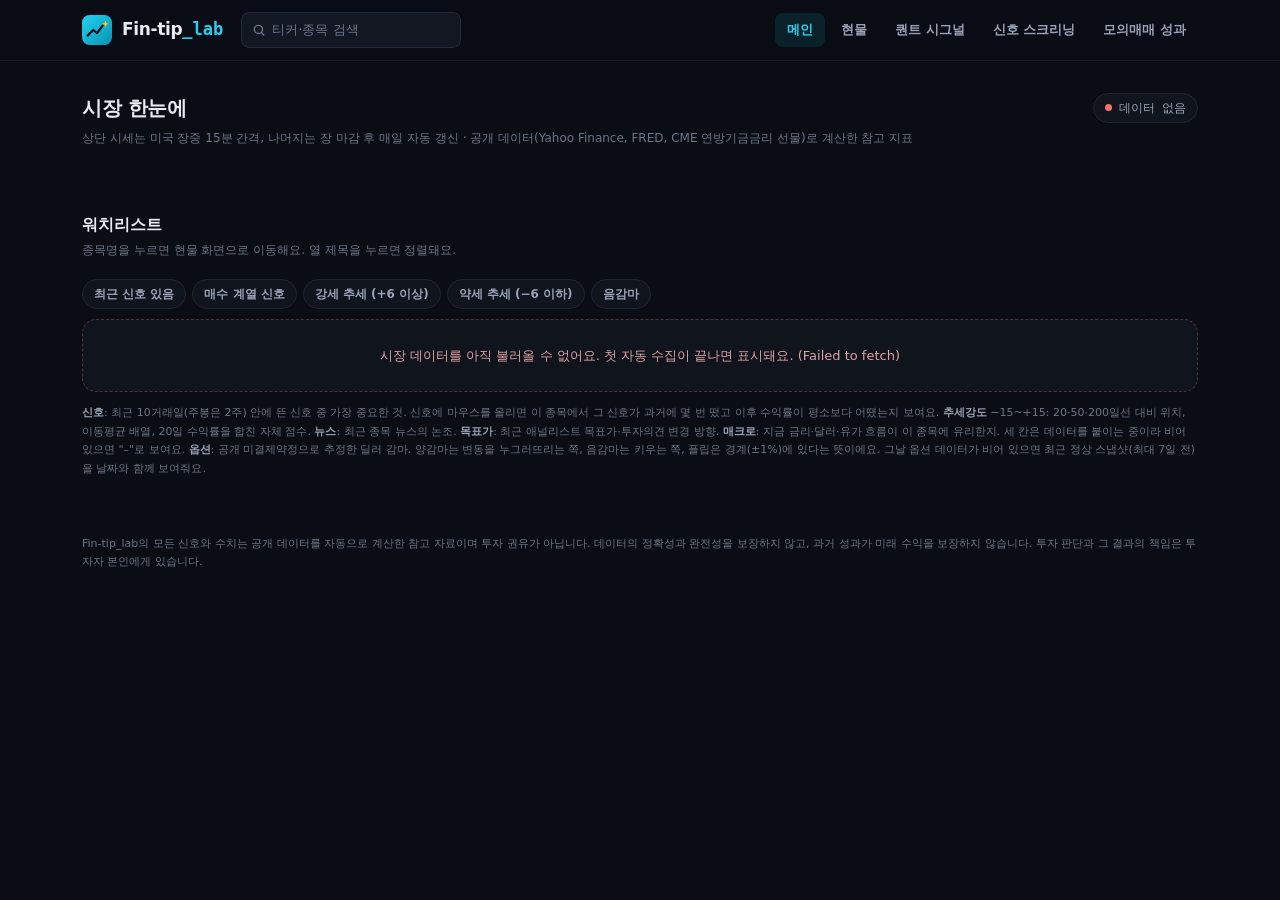
==== commit 0d8c8af6: "docs/index.html: 15-minute market strip and next-FOMC odds chip Co-Authored-By: Claude Opus 5.5 <nor" ====
--- a/docs/index.html
+++ b/docs/index.html
@@ -41,6 +41,9 @@
   .chip-value{font-family:var(--mono);font-size:15px;font-weight:700;margin-top:2px;white-space:nowrap;}
   .chip-change{font-family:var(--mono);font-size:12px;font-weight:600;white-space:nowrap;}
   .up{color:var(--green);} .down{color:var(--red);} .flat{color:var(--text-secondary);}
+  .chip.fed{min-width:168px;}
+  .chip.fed .chip-value{font-family:inherit;}
+  .strip-note{font-size:11px;color:var(--text-muted);margin:-14px 0 22px;}
 
   /* summary cards */
   .cards{display:grid;grid-template-columns:repeat(auto-fit,minmax(210px,1fr));gap:12px;margin-bottom:30px;}
@@ -112,9 +115,10 @@
     <h1 class="page-title">시장 한눈에</h1>
     <span class="status-pill"><span class="status-dot" id="status-dot"></span><span id="as-of">불러오는 중…</span></span>
   </div>
-  <p class="page-sub">미국 장 마감 후 매일 자동 갱신 · 공개 데이터(Yahoo Finance, FRED)로 계산한 참고 지표</p>
+  <p class="page-sub">상단 시세는 미국 장중 15분 간격, 나머지는 장 마감 후 매일 자동 갱신 · 공개 데이터(Yahoo Finance, FRED, CME 연방기금금리 선물)로 계산한 참고 지표</p>
 
   <div class="strip" id="strip" aria-label="주요 시장 지표"></div>
+  <p class="strip-note" id="strip-note"></p>
   <div class="cards" id="cards"></div>
 
   <h2 class="section-title">워치리스트</h2>
@@ -158,14 +162,44 @@
   }
 
   /* ---------- strip + cards ---------- */
-  function renderStrip(strip){
-    document.getElementById("strip").innerHTML = (strip || []).map(function(s){
+  var LIVE_URL = "https://raw.githubusercontent.com/Hyunwoo-Ml/trading-strategy-lab/data-live/live.json";
+
+  function fedChip(f){
+    if (!f || f.error || !f.meeting) return "";
+    var md = Number(f.meeting.slice(5, 7)) + "/" + Number(f.meeting.slice(8, 10));
+    var sides = [["동결", f.hold], ["인하", f.cut], ["인상", f.hike]].filter(function(x){ return x[1] > 0.005; })
+      .sort(function(a, b){ return b[1] - a[1]; });
+    if (!sides.length) return "";
+    var pct = function(x){ return Math.round(x[1] * 100) + "%"; };
+    var main = sides[0], rest = sides.slice(1);
+    var moveNote = (main[0] !== "동결" ? " " + f.move_bp + "bp" : "");
+    var tip = "연방기금금리 선물로 계산한 근사치예요. CME FedWatch 공식 수치와 다를 수 있어요." +
+      (f.current_range ? " 현재 목표 범위 " + f.current_range + "." : "") +
+      " 시장이 반영한 변화 " + signed(f.implied_change_bp, 1, "bp") + ".";
+    return '<div class="chip fed" title="' + esc(tip) + '"><div class="chip-label">다음 FOMC ' + md + ' (선물 기준)</div>' +
+      '<div class="chip-value">' + main[0] + moveNote + ' ' + pct(main) + '</div>' +
+      '<div class="chip-change flat">' + (rest.length ? rest.map(function(x){ return x[0] + " " + pct(x); }).join(" · ") : "다른 결과 0%") + '</div></div>';
+  }
+
+  function renderStrip(strip, live){
+    var useLive = live && live.strip && live.strip.some(function(s){ return s.last != null; });
+    var items = useLive ? live.strip.map(function(s, i){ return s.last == null && strip && strip[i] ? strip[i] : s; }) : (strip || []);
+    document.getElementById("strip").innerHTML = (live ? fedChip(live.fedwatch) : "") + items.map(function(s){
       var value = s.last == null ? "—" : s.ticker === "^TNX" ? num(s.last, 3) + "%" : num(s.last, s.last >= 1000 ? 0 : 2);
       var ch = s.unit === "bp" ? signed(s.change, 1, "bp") : signed(s.change, 2, "%");
       return '<div class="chip"><div class="chip-label">' + esc(s.label) + '</div>' +
         '<div class="chip-value">' + value + '</div>' +
         '<div class="chip-change ' + cls(s.change) + '">' + ch + '</div></div>';
     }).join("");
+    var note = document.getElementById("strip-note");
+    if (useLive){
+      var k = new Date(new Date(live.generated_at).getTime() + 9 * 3600000);  // KST = UTC+9, no DST
+      var two = function(n){ return (n < 10 ? "0" : "") + n; };
+      var kst = (k.getUTCMonth() + 1) + "/" + k.getUTCDate() + " " + two(k.getUTCHours()) + ":" + two(k.getUTCMinutes());
+      note.textContent = "시세 " + kst + " (한국시간) 기준 · 미국 장중 15분 간격 갱신, 시세 자체도 약 15분 지연될 수 있어요.";
+    } else {
+      note.textContent = "시세는 장 마감 기준이에요.";
+    }
   }
 
   function pctile(p){ return p == null ? "—" : "1년 중 " + Math.round(p * 100) + "% 위치"; }
@@ -356,11 +390,15 @@
     label.textContent = asOf + " 장 마감 기준" + (days > 4 ? " (" + days + "일 전, 갱신 지연)" : "");
   }
 
-  Promise.all([fetchJSON("watchlist.json"), fetchJSON("macro.json").catch(function(){ return null; })]).then(function(res){
-    var w = res[0], m = res[1];
+  var live = fetch(LIVE_URL, {cache:"no-store"}).then(function(r){ return r.ok ? r.json() : null; }).catch(function(){ return null; });
+  Promise.all([fetchJSON("watchlist.json"), fetchJSON("macro.json").catch(function(){ return null; }), live]).then(function(res){
+    var w = res[0], m = res[1], lv = res[2];
+    // Ignore a live snapshot older than the end-of-day data (e.g. the live job stopped).
+    if (lv && m && m.strip && m.strip[0] && m.strip[0].as_of && lv.generated_at.slice(0, 10) < m.strip[0].as_of) lv = null;
     state.rows = w.rows || []; state.groups = w.groups || [];
     setStatus(w.as_of, w.generated_at);
-    if (m){ renderStrip(m.strip); renderCards(m); }
+    if (m || lv) renderStrip(m && m.strip, lv);
+    if (m) renderCards(m);
     renderGroupFilters(); renderTable();
     if (w.failures && w.failures.length){
       document.getElementById("count").textContent += " · 불러오지 못한 종목: " + w.failures.map(function(f){ return f.ticker; }).join(", ");
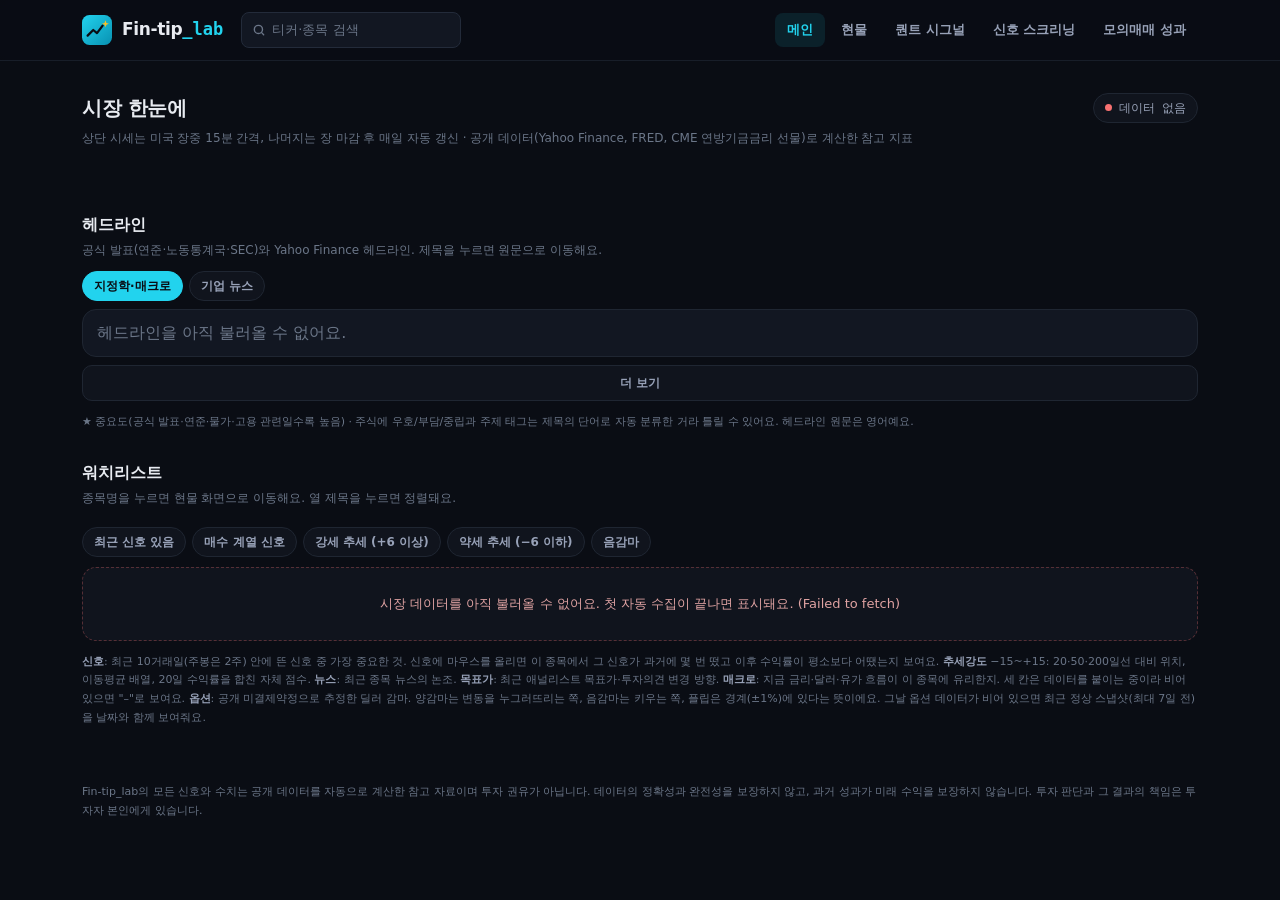
==== commit b214bc78: "docs/index.html: headlines section with macro and company tabs Co-Authored-By: Claude Opus 5.5 <nore" ====
--- a/docs/index.html
+++ b/docs/index.html
@@ -89,6 +89,20 @@
   .num{font-family:var(--mono);}
   .muted{color:var(--text-muted);}
 
+  /* headlines */
+  .news-wrap{margin-bottom:30px;}
+  .news-list{list-style:none;margin:6px 0 0;padding:0;background:var(--bg-card);border:1px solid var(--border);border-radius:var(--radius);}
+  .news-item{padding:11px 14px;border-top:1px solid var(--border-soft);}
+  .news-item:first-child{border-top:0;}
+  .news-meta{display:flex;flex-wrap:wrap;align-items:center;gap:6px;font-size:11px;color:var(--text-muted);margin-bottom:4px;}
+  .news-stars{color:var(--amber);letter-spacing:-1px;}
+  .news-new{font-weight:800;color:#0a0d14;background:var(--accent);border-radius:4px;padding:0 5px;}
+  .news-tag{border:1px solid var(--border);border-radius:999px;padding:0 7px;color:var(--text-secondary);}
+  .news-title{display:block;color:var(--text-primary);text-decoration:none;font-size:14px;font-weight:600;line-height:1.45;}
+  .news-title:hover{color:var(--accent);}
+  .news-src{font-size:11px;color:var(--text-muted);margin-top:2px;}
+  .news-more{display:block;width:100%;margin-top:8px;font:inherit;font-size:12px;font-weight:600;color:var(--text-secondary);background:var(--bg-elevated);border:1px solid var(--border);border-radius:10px;padding:8px;cursor:pointer;}
+
   .trend{display:flex;align-items:center;gap:8px;}
   .trend-track{position:relative;width:58px;height:6px;border-radius:4px;background:#1c2432;flex-shrink:0;}
   .trend-mid{position:absolute;left:50%;top:-3px;bottom:-3px;width:1px;background:var(--border);}
@@ -121,6 +135,18 @@
   <p class="strip-note" id="strip-note"></p>
   <div class="cards" id="cards"></div>
 
+  <section class="news-wrap" aria-labelledby="news-h">
+    <h2 class="section-title" id="news-h">헤드라인</h2>
+    <p class="section-sub" id="news-sub">공식 발표(연준·노동통계국·SEC)와 Yahoo Finance 헤드라인. 제목을 누르면 원문으로 이동해요.</p>
+    <div class="filters" id="news-tabs" role="group" aria-label="헤드라인 종류">
+      <button type="button" data-tab="macro" aria-pressed="true">지정학·매크로</button>
+      <button type="button" data-tab="company" aria-pressed="false">기업 뉴스</button>
+    </div>
+    <ul class="news-list" id="news-list"><li class="news-item muted">헤드라인을 불러오는 중…</li></ul>
+    <button type="button" class="news-more" id="news-more" hidden>더 보기</button>
+    <p class="legend">★ 중요도(공식 발표·연준·물가·고용 관련일수록 높음) · 주식에 우호/부담/중립과 주제 태그는 제목의 단어로 자동 분류한 거라 틀릴 수 있어요. 헤드라인 원문은 영어예요.</p>
+  </section>
+
   <h2 class="section-title">워치리스트</h2>
   <p class="section-sub">종목명을 누르면 현물 화면으로 이동해요. 열 제목을 누르면 정렬돼요.</p>
   <div class="filters" id="group-filters" role="group" aria-label="섹터"></div>
@@ -167,17 +193,16 @@
   function fedChip(f){
     if (!f || f.error || !f.meeting) return "";
     var md = Number(f.meeting.slice(5, 7)) + "/" + Number(f.meeting.slice(8, 10));
-    var sides = [["동결", f.hold], ["인하", f.cut], ["인상", f.hike]].filter(function(x){ return x[1] > 0.005; })
-      .sort(function(a, b){ return b[1] - a[1]; });
+    var name = function(bp){ return bp === 0 ? "동결" : (bp < 0 ? "인하 " : "인상 ") + Math.abs(bp) + "bp"; };
+    var sides = (f.outcomes || []).filter(function(o){ return o.prob > 0.005; }).map(function(o){ return [name(o.change_bp), o.prob]; });
     if (!sides.length) return "";
     var pct = function(x){ return Math.round(x[1] * 100) + "%"; };
     var main = sides[0], rest = sides.slice(1);
-    var moveNote = (main[0] !== "동결" ? " " + f.move_bp + "bp" : "");
     var tip = "연방기금금리 선물로 계산한 근사치예요. CME FedWatch 공식 수치와 다를 수 있어요." +
       (f.current_range ? " 현재 목표 범위 " + f.current_range + "." : "") +
       " 시장이 반영한 변화 " + signed(f.implied_change_bp, 1, "bp") + ".";
     return '<div class="chip fed" title="' + esc(tip) + '"><div class="chip-label">다음 FOMC ' + md + ' (선물 기준)</div>' +
-      '<div class="chip-value">' + main[0] + moveNote + ' ' + pct(main) + '</div>' +
+      '<div class="chip-value">' + main[0] + ' ' + pct(main) + '</div>' +
       '<div class="chip-change flat">' + (rest.length ? rest.map(function(x){ return x[0] + " " + pct(x); }).join(" · ") : "다른 결과 0%") + '</div></div>';
   }
 
@@ -389,6 +414,50 @@
     dot.className = "status-dot" + (days > 4 ? " stale" : "");
     label.textContent = asOf + " 장 마감 기준" + (days > 4 ? " (" + days + "일 전, 갱신 지연)" : "");
   }
+
+  /* ---------- headlines ---------- */
+  var HEADLINES_URL = "https://raw.githubusercontent.com/Hyunwoo-Ml/trading-strategy-lab/data-live/headlines.json";
+  var IMPACT = {positive:["주식에 우호","good"], negative:["주식에 부담","bad"], neutral:["영향 중립","mid"]};
+  var news = {data:null, tab:"macro", shown:10};
+
+  function ago(iso){
+    var m = Math.max(0, Math.round((Date.now() - new Date(iso).getTime()) / 60000));
+    if (m < 60) return m + "분 전";
+    if (m < 60 * 24) return Math.round(m / 60) + "시간 전";
+    return Math.round(m / 1440) + "일 전";
+  }
+
+  function renderNews(){
+    var list = document.getElementById("news-list"), more = document.getElementById("news-more");
+    if (!news.data){ list.innerHTML = '<li class="news-item muted">헤드라인을 아직 불러올 수 없어요.</li>'; more.hidden = true; return; }
+    var items = news.data[news.tab] || [];
+    if (!items.length){ list.innerHTML = '<li class="news-item muted">최근 헤드라인이 없어요.</li>'; more.hidden = true; return; }
+    list.innerHTML = items.slice(0, news.shown).map(function(it){
+      var fresh = (Date.now() - new Date(it.time).getTime()) < 3 * 3600000;
+      var imp = IMPACT[it.impact] || IMPACT.neutral;
+      var stars = "★★★".slice(0, it.importance) + "☆☆☆".slice(0, 3 - it.importance);
+      return '<li class="news-item"><div class="news-meta">' +
+        '<span class="news-stars" title="중요도 ' + it.importance + '/3">' + stars + '</span>' +
+        '<span>' + ago(it.time) + '</span>' + (fresh ? '<span class="news-new">NEW</span>' : '') +
+        '<span class="pill ' + imp[1] + '">' + imp[0] + '</span>' +
+        (it.topics || []).slice(0, 3).map(function(t){ return '<span class="news-tag">' + esc(t) + '</span>'; }).join("") +
+        (it.tickers || []).slice(0, 3).map(function(t){ return '<a class="news-tag" href="ticker.html#' + encodeURIComponent(t) + '">' + esc(t) + '</a>'; }).join("") +
+        '</div><a class="news-title" href="' + esc(it.link) + '" target="_blank" rel="noopener noreferrer">' + esc(it.title) + '</a>' +
+        '<div class="news-src">' + esc(it.source) + '</div></li>';
+    }).join("");
+    more.hidden = items.length <= news.shown;
+  }
+
+  Array.prototype.forEach.call(document.querySelectorAll("#news-tabs button"), function(b){
+    b.addEventListener("click", function(){
+      news.tab = b.getAttribute("data-tab"); news.shown = 10;
+      Array.prototype.forEach.call(document.querySelectorAll("#news-tabs button"), function(x){ x.setAttribute("aria-pressed", x === b); });
+      renderNews();
+    });
+  });
+  document.getElementById("news-more").addEventListener("click", function(){ news.shown += 15; renderNews(); });
+  fetch(HEADLINES_URL, {cache:"no-store"}).then(function(r){ return r.ok ? r.json() : null; }).catch(function(){ return null; })
+    .then(function(h){ news.data = h; renderNews(); });
 
   var live = fetch(LIVE_URL, {cache:"no-store"}).then(function(r){ return r.ok ? r.json() : null; }).catch(function(){ return null; });
   Promise.all([fetchJSON("watchlist.json"), fetchJSON("macro.json").catch(function(){ return null; }), live]).then(function(res){
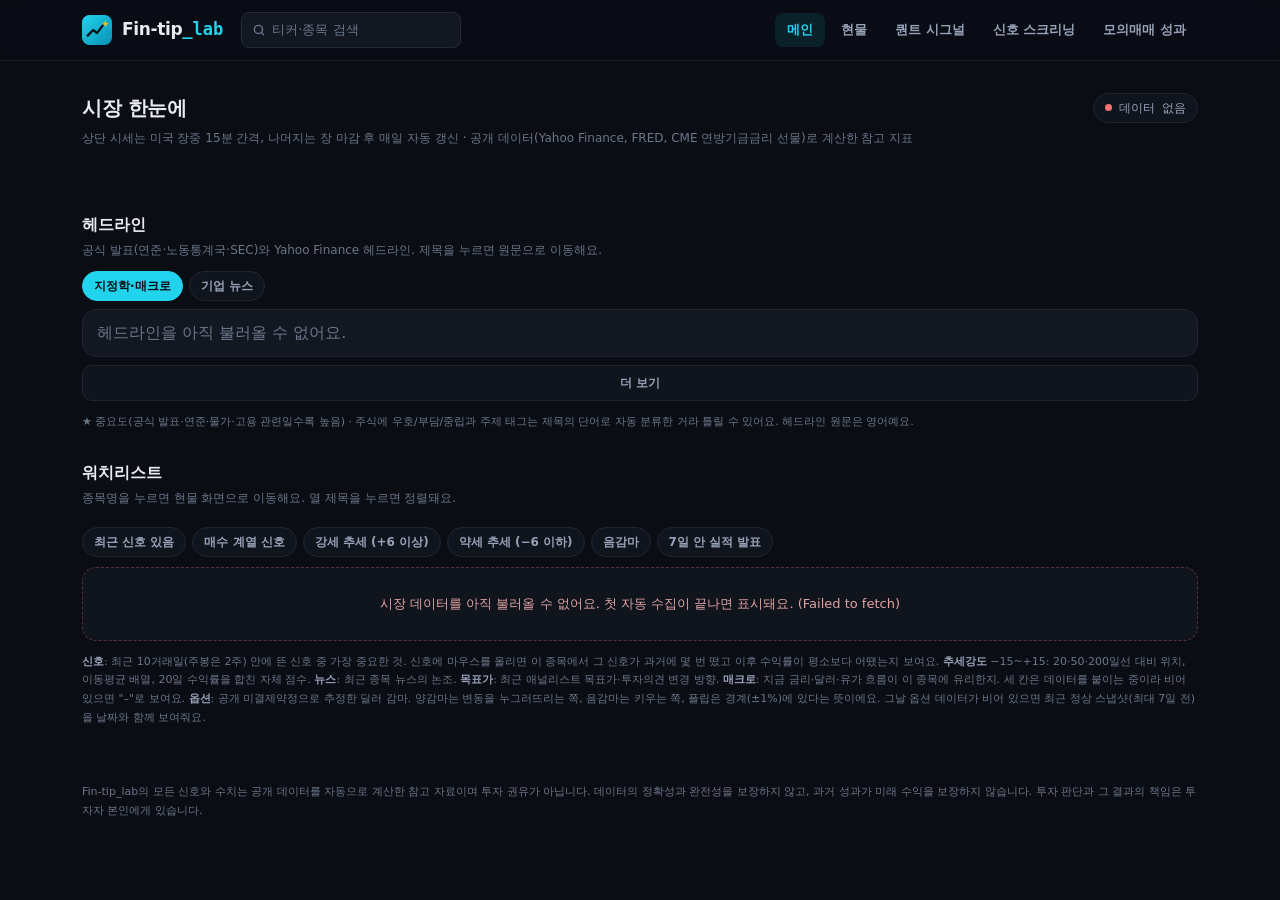
==== commit ea01503e: "docs/index.html: earnings badge and a 7-day earnings filter on the watchlist Co-Authored-By: Claude " ====
--- a/docs/index.html
+++ b/docs/index.html
@@ -156,6 +156,7 @@
     <button type="button" data-quick="strong" aria-pressed="false">강세 추세 (+6 이상)</button>
     <button type="button" data-quick="weak" aria-pressed="false">약세 추세 (−6 이하)</button>
     <button type="button" data-quick="neg_gamma" aria-pressed="false">음감마</button>
+    <button type="button" data-quick="earnings" aria-pressed="false">7일 안 실적 발표</button>
   </div>
   <div class="count" id="count"></div>
   <div id="table"><div class="state-box">워치리스트를 불러오는 중…</div></div>
@@ -316,10 +317,18 @@
       '<span class="nm">' + (s.timeframe === "1w" ? "주봉 · " : "") + when + '</span>';
   }
 
+  function earningsDays(r){
+    if (!r.next_earnings || !r.as_of) return null;
+    var days = Math.round((new Date(r.next_earnings) - new Date(r.as_of)) / 86400000);
+    return days >= 0 && days <= 7 ? days : null;
+  }
+
   function rowHtml(r){
     var g = GAMMA[r.gamma_regime];
     return '<tr>' +
-      '<td class="sticky"><a class="tk" href="ticker.html#' + encodeURIComponent(r.ticker) + '">' + esc(r.ticker) + '</a><span class="nm">' + esc(r.name) + '</span></td>' +
+      '<td class="sticky"><a class="tk" href="ticker.html#' + encodeURIComponent(r.ticker) + '">' + esc(r.ticker) + '</a>' +
+        (earningsDays(r) != null ? ' <span class="pill warn" title="다음 실적 발표 ' + esc(r.next_earnings) + '">실적 ' + esc(r.next_earnings.slice(5).replace("-", "/")) + '</span>' : '') +
+        '<span class="nm">' + esc(r.name) + '</span></td>' +
       '<td><span class="num">' + num(r.close, 2) + '</span><span class="nm num ' + cls(r.change_pct) + '">' + signed(r.change_pct, 2, "%") + '</span></td>' +
       '<td>' + signalCell(r) + '</td>' +
       '<td>' + trendCell(r) + '</td>' +
@@ -338,6 +347,7 @@
     if (q.strong && !(r.trend_score >= 6)) return false;
     if (q.weak && !(r.trend_score <= -6)) return false;
     if (q.neg_gamma && r.gamma_regime !== "negative") return false;
+    if (q.earnings && earningsDays(r) == null) return false;
     return true;
   }
 
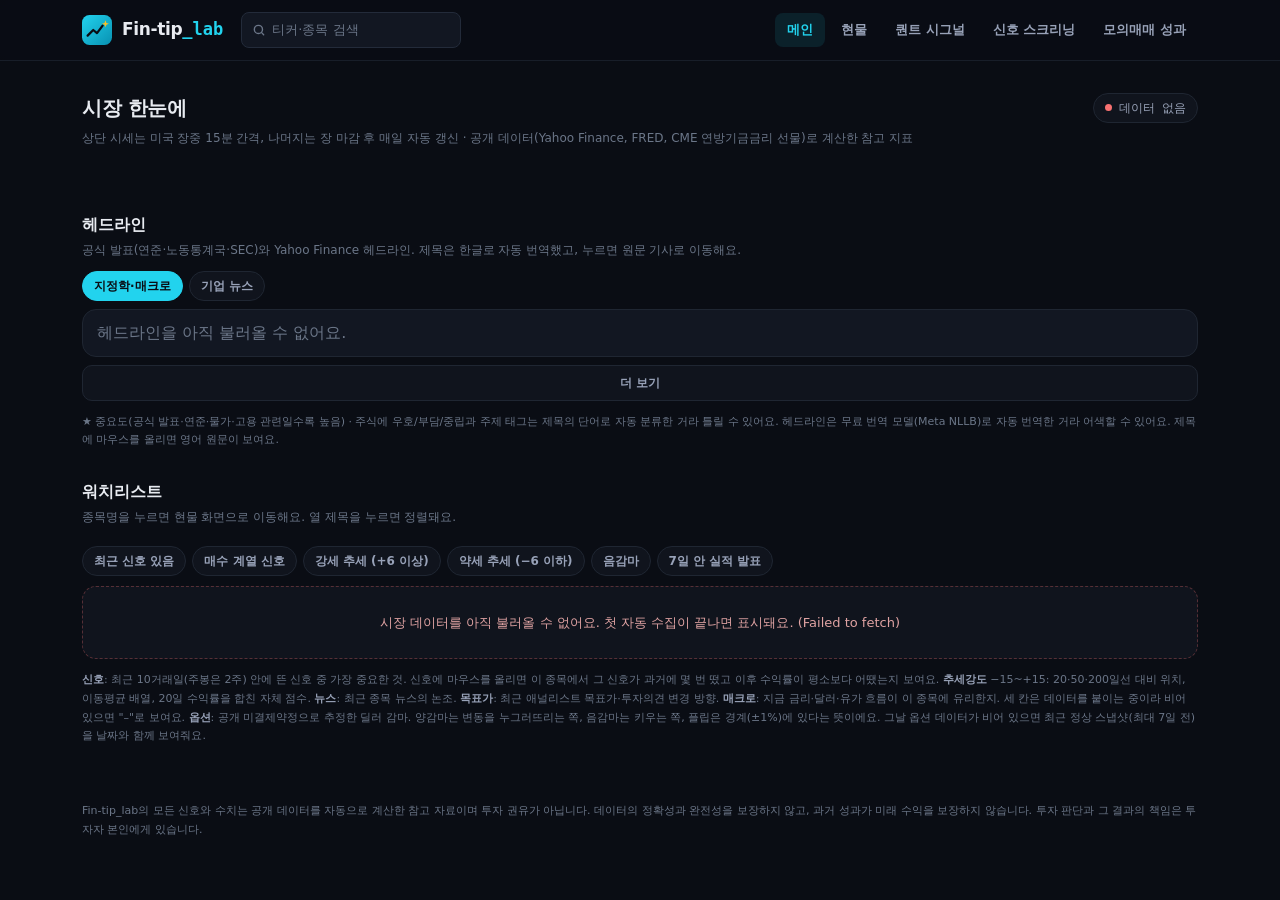
==== commit f36992b0: "feat(site): show Korean headline titles on the main page Co-Authored-By: Claude Opus 5.5 <noreply@an" ====
--- a/docs/index.html
+++ b/docs/index.html
@@ -50,6 +50,10 @@
   .card{background:var(--bg-card);border:1px solid var(--border);border-radius:var(--radius);padding:14px 15px;}
   .card-title{font-size:12px;font-weight:700;color:var(--text-secondary);margin-bottom:8px;display:flex;justify-content:space-between;gap:8px;align-items:center;}
   .card-big{font-family:var(--mono);font-size:22px;font-weight:800;line-height:1.2;}
+  .fg-bar{position:relative;height:8px;border-radius:5px;margin:10px 0 4px;background:linear-gradient(90deg,#f87171,#fbbf24 45%,#94a3b8 50%,#34d399 70%,#22c55e);}
+  .fg-bar i{position:absolute;top:-4px;width:3px;height:16px;border-radius:2px;background:#e8ebf1;box-shadow:0 0 0 2px #0a0d14;transform:translateX(-50%);}
+  .fg-scale{display:flex;justify-content:space-between;font-size:10px;color:var(--text-muted);}
+  .fg-spark{width:100%;height:36px;display:block;margin-top:6px;}
   .card-rows{margin-top:8px;display:grid;gap:3px;}
   .card-row{display:flex;justify-content:space-between;gap:10px;font-size:12px;color:var(--text-secondary);}
   .card-row b{font-family:var(--mono);color:var(--text-primary);font-weight:600;}
@@ -137,14 +141,14 @@
 
   <section class="news-wrap" aria-labelledby="news-h">
     <h2 class="section-title" id="news-h">헤드라인</h2>
-    <p class="section-sub" id="news-sub">공식 발표(연준·노동통계국·SEC)와 Yahoo Finance 헤드라인. 제목을 누르면 원문으로 이동해요.</p>
+    <p class="section-sub" id="news-sub">공식 발표(연준·노동통계국·SEC)와 Yahoo Finance 헤드라인. 제목은 한글로 자동 번역했고, 누르면 원문 기사로 이동해요.</p>
     <div class="filters" id="news-tabs" role="group" aria-label="헤드라인 종류">
       <button type="button" data-tab="macro" aria-pressed="true">지정학·매크로</button>
       <button type="button" data-tab="company" aria-pressed="false">기업 뉴스</button>
     </div>
     <ul class="news-list" id="news-list"><li class="news-item muted">헤드라인을 불러오는 중…</li></ul>
     <button type="button" class="news-more" id="news-more" hidden>더 보기</button>
-    <p class="legend">★ 중요도(공식 발표·연준·물가·고용 관련일수록 높음) · 주식에 우호/부담/중립과 주제 태그는 제목의 단어로 자동 분류한 거라 틀릴 수 있어요. 헤드라인 원문은 영어예요.</p>
+    <p class="legend">★ 중요도(공식 발표·연준·물가·고용 관련일수록 높음) · 주식에 우호/부담/중립과 주제 태그는 제목의 단어로 자동 분류한 거라 틀릴 수 있어요. 헤드라인은 무료 번역 모델(Meta NLLB)로 자동 번역한 거라 어색할 수 있어요. 제목에 마우스를 올리면 영어 원문이 보여요.</p>
   </section>
 
   <h2 class="section-title">워치리스트</h2>
@@ -234,6 +238,24 @@
     var v = m.volatility || {}, r = m.rates, b = m.breadth || {}, ix = m.indices || {};
     var term = {contango:["안정 (정상 구조)","good"], flat:["평탄","mid"], backwardation:["경계 (단기 공포 우위)","bad"]}[v.term_label] || ["—","mid"];
     var cards = [];
+    var fg = m.fear_greed;
+    if (fg){
+      var FG = {extreme_fear:["극단적 공포","bad"], fear:["공포","bad"], neutral:["중립","mid"], greed:["탐욕","good"], extreme_greed:["극단적 탐욕","good"]}[fg.label] || ["—","mid"];
+      var hist = fg.history || [], spark = "";
+      if (hist.length > 1){
+        var pts = hist.map(function(h, i){ return (i / (hist.length - 1) * 200).toFixed(1) + "," + (36 - h.v / 100 * 36).toFixed(1); }).join(" ");
+        spark = '<svg class="fg-spark" viewBox="0 0 200 36" preserveAspectRatio="none" aria-label="최근 ' + hist.length + '거래일 추이"><line x1="0" y1="18" x2="200" y2="18" stroke="#1f2632" stroke-dasharray="3 3"/><polyline fill="none" stroke="#22d3ee" stroke-width="1.6" points="' + pts + '"/></svg>';
+      }
+      var comps = (fg.components || []).map(function(c){
+        return '<div class="card-row" title="' + esc(c.label) + '"><span>' + esc(c.label.split(" (")[0]) + '</span><b>' + (c.score == null ? "—" : Math.round(c.score)) + '</b></div>';
+      }).join("");
+      cards.push('<div class="card"><div class="card-title">공포·탐욕 지수 (자체) <span class="pill ' + FG[1] + '">' + FG[0] + '</span></div>' +
+        '<div class="card-big">' + Math.round(fg.score) + '<span style="font-size:13px;color:var(--text-muted)"> / 100</span></div>' +
+        '<div class="fg-bar"><i style="left:' + Math.max(0, Math.min(100, fg.score)) + '%"></i></div><div class="fg-scale"><span>공포</span><span>중립</span><span>탐욕</span></div>' +
+        spark + '<div class="card-rows">' +
+        '<div class="card-row">1주 전 / 1개월 전<b>' + (fg.week_ago == null ? "—" : Math.round(fg.week_ago)) + ' / ' + (fg.month_ago == null ? "—" : Math.round(fg.month_ago)) + '</b></div>' + comps +
+        '</div><div class="card-note">각 항목을 지난 1년 안에서의 위치(0~100)로 바꿔 평균한 Fin-tip_lab 자체 지수예요. CNN 지수와는 다른 값이에요.</div></div>');
+    }
 
     cards.push('<div class="card"><div class="card-title">변동성 <span class="pill ' + term[1] + '">' + term[0] + '</span></div>' +
       '<div class="card-big">VIX ' + num(v.vix, 2) + '</div><div class="card-rows">' +
@@ -452,7 +474,7 @@
         '<span class="pill ' + imp[1] + '">' + imp[0] + '</span>' +
         (it.topics || []).slice(0, 3).map(function(t){ return '<span class="news-tag">' + esc(t) + '</span>'; }).join("") +
         (it.tickers || []).slice(0, 3).map(function(t){ return '<a class="news-tag" href="ticker.html#' + encodeURIComponent(t) + '">' + esc(t) + '</a>'; }).join("") +
-        '</div><a class="news-title" href="' + esc(it.link) + '" target="_blank" rel="noopener noreferrer">' + esc(it.title) + '</a>' +
+        '</div><a class="news-title" href="' + esc(it.link) + '" target="_blank" rel="noopener noreferrer"' + (it.title_ko ? ' title="원문: ' + esc(it.title) + '"' : '') + '>' + esc(it.title_ko || it.title) + '</a>' +
         '<div class="news-src">' + esc(it.source) + '</div></li>';
     }).join("");
     more.hidden = items.length <= news.shown;
